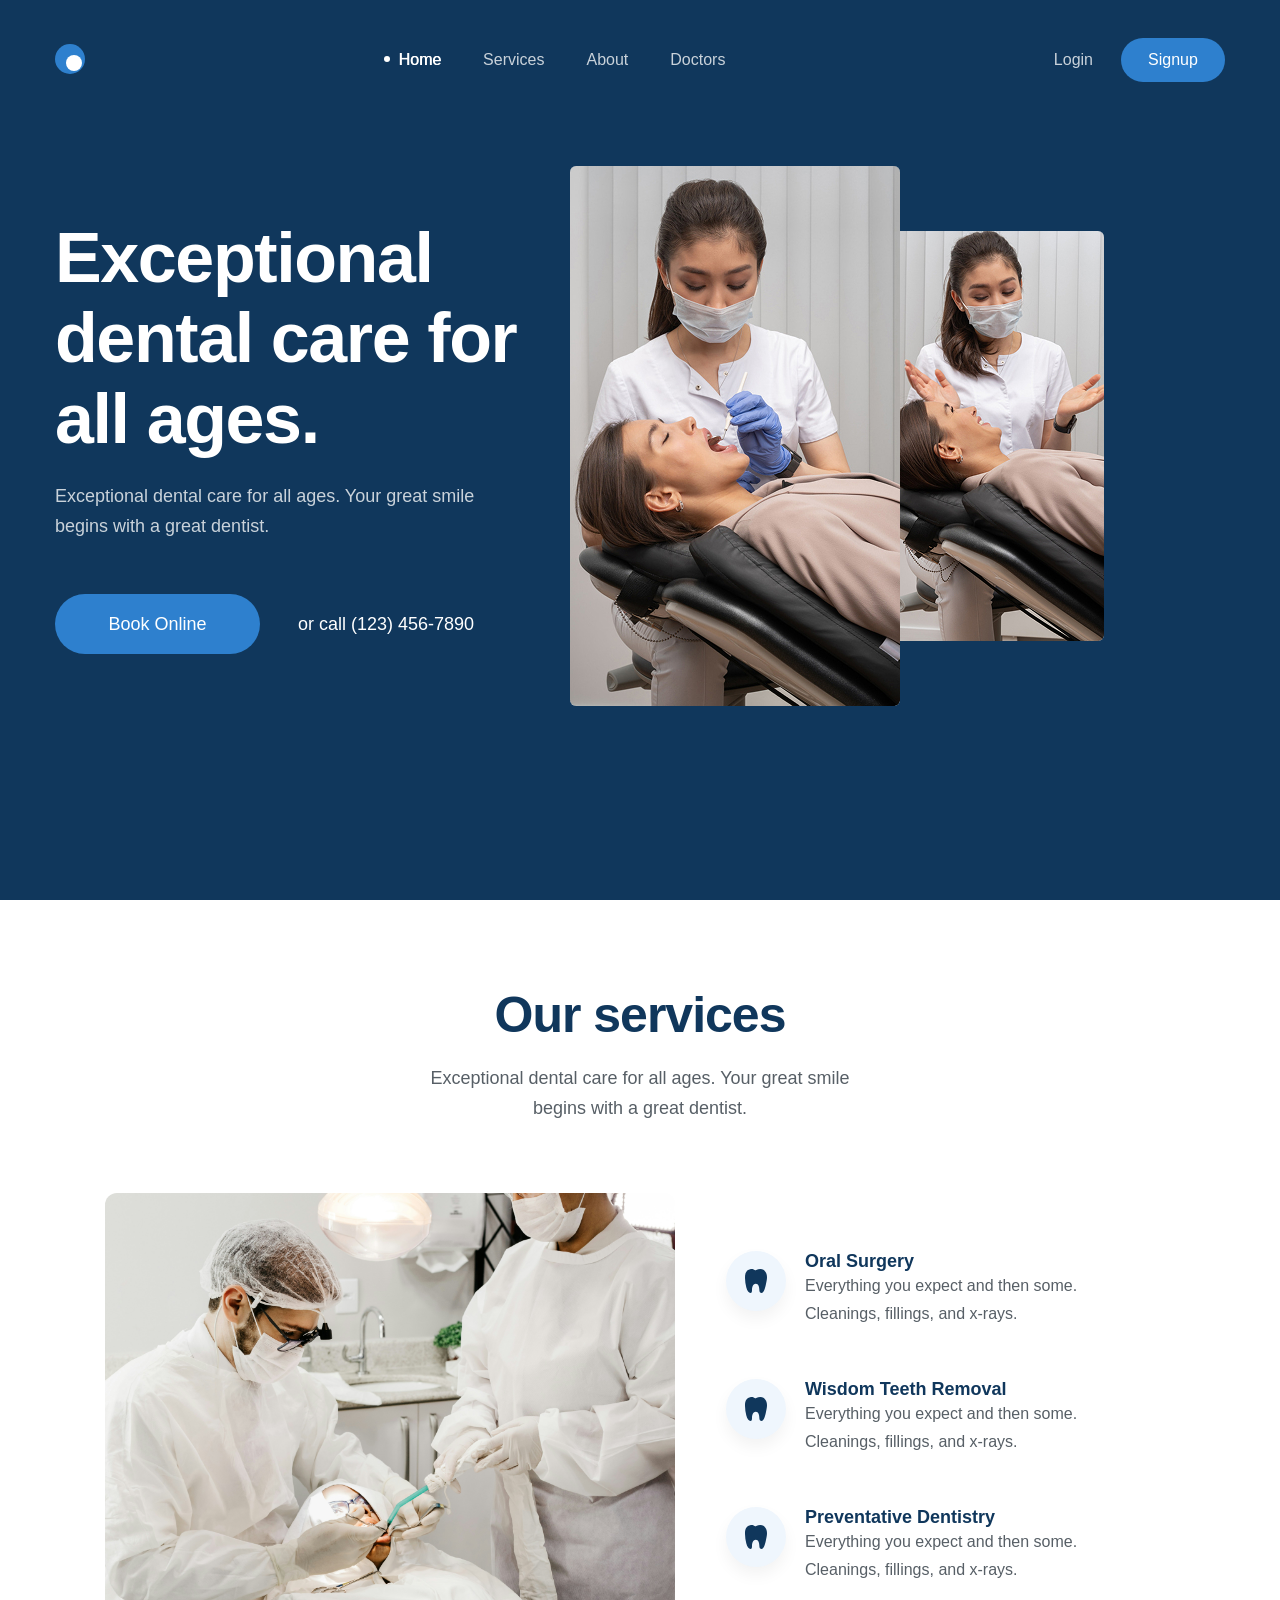
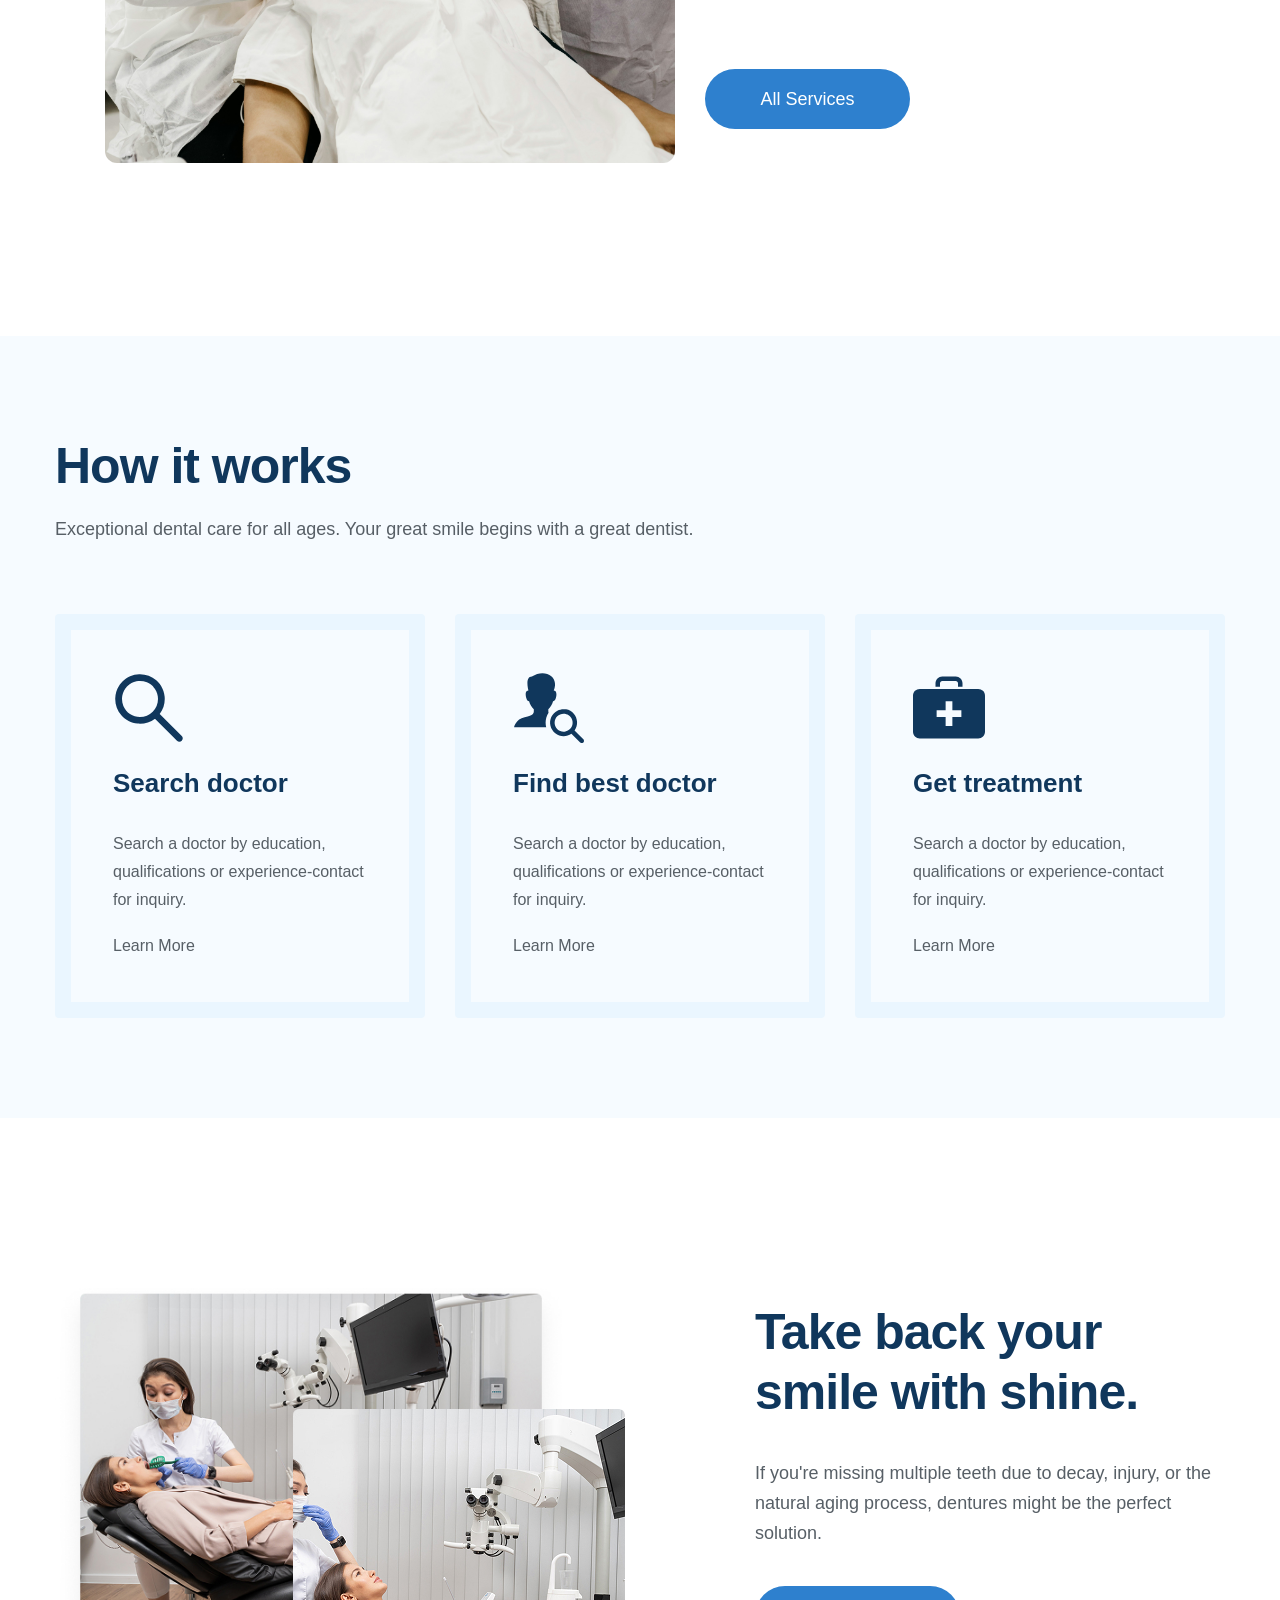
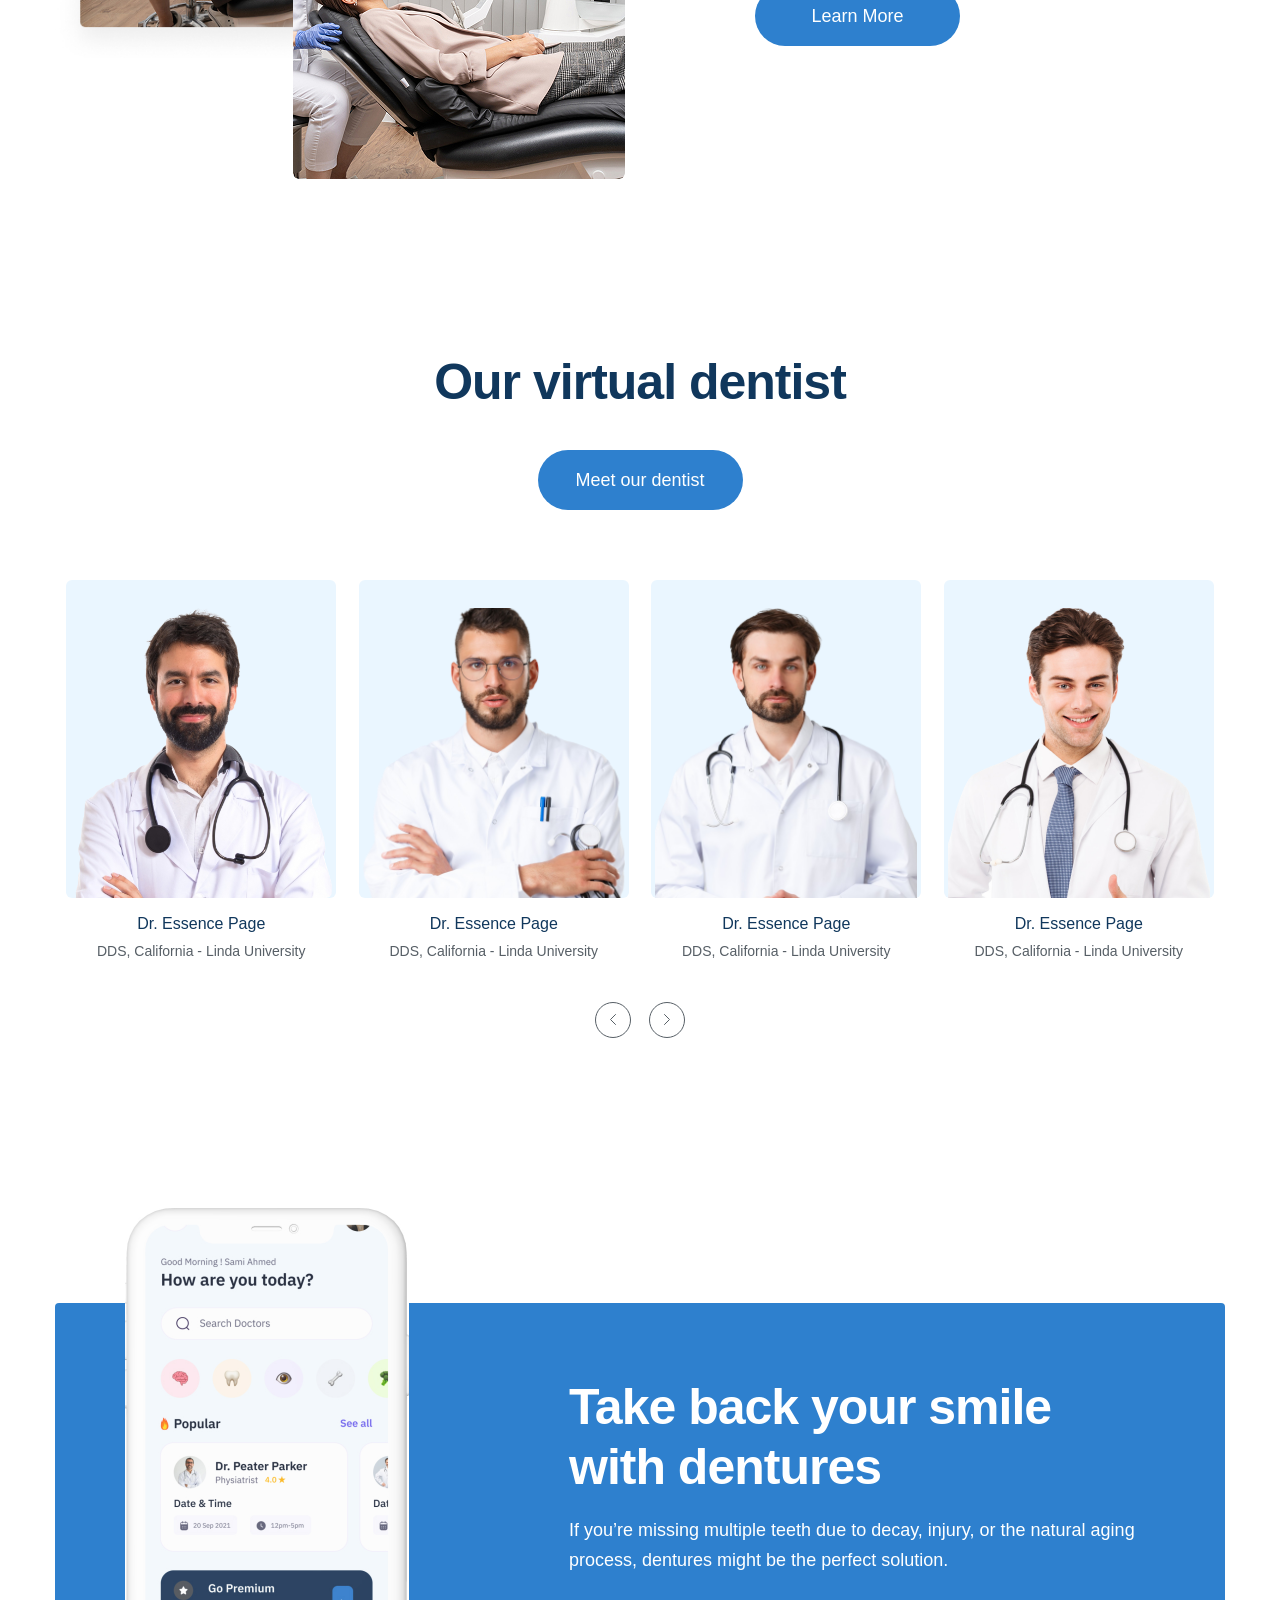
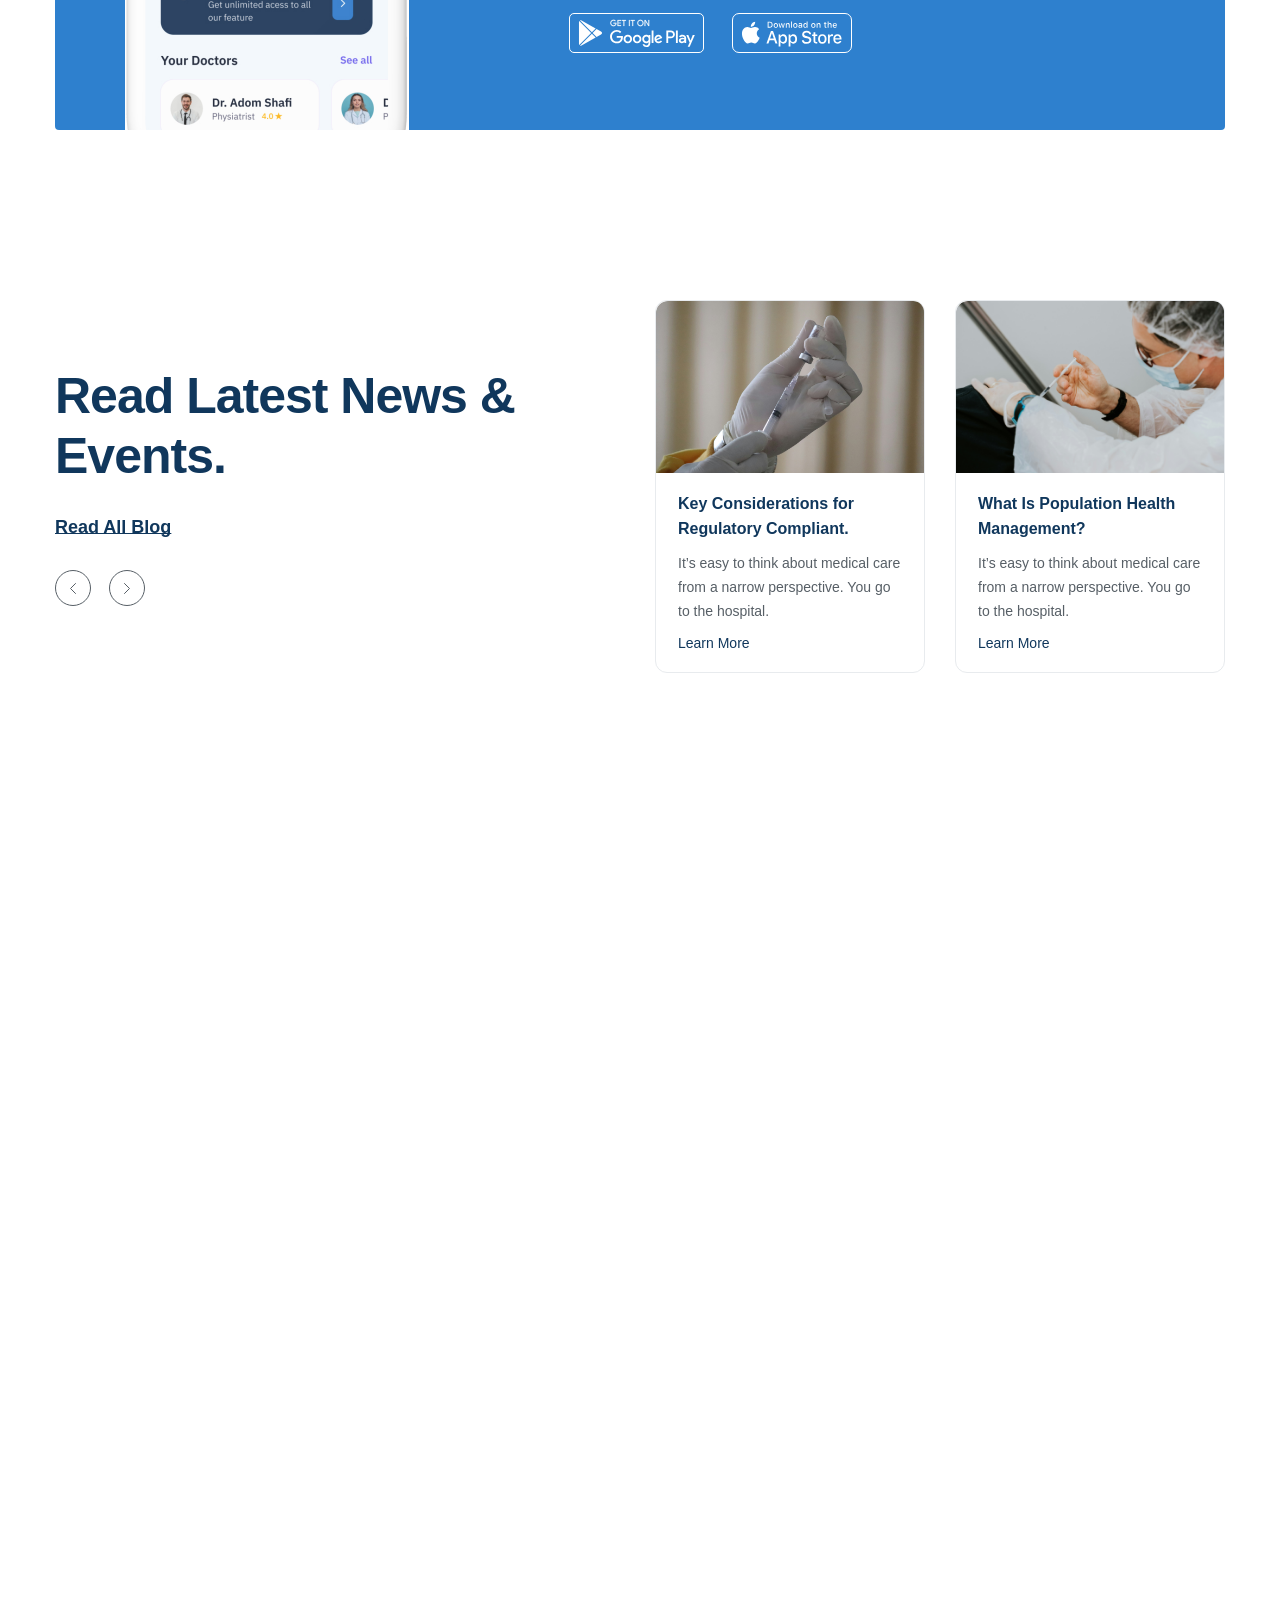
==== landing-page-advanced/index.html @ 3889fb84 "feat: add blog section" ====
<!doctype html>
<html lang="en">
  <head>
    <meta charset="UTF-8" />
    <meta name="viewport" content="width=device-width, initial-scale=1.0" />
    <title>Responsive Landing Page</title>
    <!-- RESET CSS -->
    <link rel="stylesheet" href="./assets/css/reset.css" />
    <!-- STYLES CSS -->
    <link rel="stylesheet" href="./assets/css/styles.css" />
    <!-- FAVICON -->
    <link
      rel="apple-touch-icon"
      sizes="57x57"
      href="./assets/images/apple-icon-57x57.png"
    />
    <link
      rel="apple-touch-icon"
      sizes="60x60"
      href="./assets/images/apple-icon-60x60.png"
    />
    <link
      rel="apple-touch-icon"
      sizes="72x72"
      href="./assets/images/apple-icon-72x72.png"
    />
    <link
      rel="apple-touch-icon"
      sizes="76x76"
      href="./assets/images/apple-icon-76x76.png"
    />
    <link
      rel="apple-touch-icon"
      sizes="114x114"
      href="./assets/images/apple-icon-114x114.png"
    />
    <link
      rel="apple-touch-icon"
      sizes="120x120"
      href="./assets/images/apple-icon-120x120.png"
    />
    <link
      rel="apple-touch-icon"
      sizes="144x144"
      href="./assets/images/apple-icon-144x144.png"
    />
    <link
      rel="apple-touch-icon"
      sizes="152x152"
      href="./assets/images/apple-icon-152x152.png"
    />
    <link
      rel="apple-touch-icon"
      sizes="180x180"
      href="./assets/images/apple-icon-180x180.png"
    />
    <link
      rel="icon"
      type="image/png"
      sizes="192x192"
      href="./assets/images/android-icon-192x192.png"
    />
    <link
      rel="icon"
      type="image/png"
      sizes="32x32"
      href="./assets/images/favicon-32x32.png"
    />
    <link
      rel="icon"
      type="image/png"
      sizes="96x96"
      href="./assets/images/favicon-96x96.png"
    />
    <link
      rel="icon"
      type="image/png"
      sizes="16x16"
      href="./assets/images/favicon-16x16.png"
    />
    <link rel="manifest" href="./assets/images/manifest.json" />
    <meta name="msapplication-TileColor" content="#ffffff" />
    <meta
      name="msapplication-TileImage"
      content="./assets/images/ms-icon-144x144.png"
    />
    <meta name="theme-color" content="#ffffff" />
  </head>

  <body style="height: 50000px">
    <!-- HEADER -->
    <header class="header">
      <div class="container">
        <!-- HEADER TOP-->
        <div class="header__top">
          <a href="./"
            ><img src="./assets/icons/logo.svg" alt="shine smile" class="logo"
          /></a>
          <nav class="navbar">
            <ul class="navbar__list">
              <li class="navbar__item">
                <a href="#!" class="navbar__link navbar__link--active">Home</a>
              </li>
              <li class="navbar__item">
                <a href="#!" class="navbar__link">Services</a>
              </li>
              <li class="navbar__item">
                <a href="#!" class="navbar__link">About</a>
              </li>
              <li class="navbar__item">
                <a href="#!" class="navbar__link">Doctors</a>
              </li>
            </ul>
          </nav>
          <!-- ACTION -->
          <div class="header__action">
            <a href="#!" class="header__action--login">Login</a
            ><a href="#!" class="btn header__action--signup">Signup</a>
          </div>
        </div>
        <!-- HERO -->
        <section class="hero">
          <!-- HERO LEFT -->
          <section class="hero__content">
            <h1 class="hero__heading">Exceptional dental care for all ages.</h1>
            <p class="hero__desc">
              Exceptional dental care for all ages. Your great smile begins with
              a great dentist.
            </p>
            <div class="hero__row">
              <a href="#!" class="btn hero__btn">Book Online</a>
              <span class="hero__phone">or call (123) 456-7890</span>
            </div>
          </section>
          <!-- HERO RIGHT -->
          <div class="hero__media">
            <figure class="hero__img">
              <img
                src="./assets/images/hero-thumb.jpg"
                alt="Exceptional dental care for all ages."
                class="hero__img hero__img--large"
              />
              <img
                src="./assets/images/thumb2.jpg"
                alt="Exceptional dental care for all ages."
                class="hero__img hero__img--small"
              />
            </figure>
          </div>
        </section>
      </div>
    </header>

    <!-- BODY -->
    <main>
      <!-- SERVICE -->
      <section class="service">
        <div class="container">
          <div class="service__heading section-heading">Our services</div>
          <p class="service__desc section-desc">
            Exceptional dental care for all ages. Your great smile begins with a
            great dentist.
          </p>
          <div class="service__row">
            <!-- service left -->
            <figure>
              <img
                src="./assets/images/service.jpg"
                alt="Our services"
                class="service__img"
              />
            </figure>
            <!-- service right -->
            <div class="service__list">
              <!-- ITEM 1 -->
              <section class="service-item">
                <div class="service-item__icon">
                  <svg
                    xmlns="http://www.w3.org/2000/svg"
                    width="22"
                    height="24"
                    viewBox="0 0 22 24"
                    fill="none"
                  >
                    <path
                      d="M20.3598 2.63964C17.9506 -0.556131 14.2772 -0.568132 11.2481 1.10682C11.001 1.24657 10.7219 1.31411 10.4406 1.30222C10.1592 1.29033 9.88633 1.19945 9.65105 1.03931C8.49552 0.245717 7.29036 -0.316477 5.13904 0.207462C0.623408 1.3071 0 4.90379 0 8.99816C0.0797353 12.1602 0.500857 15.3032 1.25551 18.3683C2.11836 22.0168 3.90382 24 5.43354 24C6.96326 24 7.00963 22.2204 7.00963 20.8016C7.00963 19.2009 7.39505 14.8009 10.8642 14.8009C13.5317 14.8009 14.3333 18.4013 14.3333 20.8016C14.3329 23.095 15.1722 24 16.6628 24C19.5267 24 20.9796 15.3938 21.3719 13.1237C21.7642 10.8535 22.9882 6.12569 20.3598 2.63964Z"
                      fill="currentColor"
                    />
                  </svg>
                </div>
                <div class="service-item__body">
                  <div class="service-item__heading">Oral Surgery</div>
                  <div class="service-item__desc">
                    Everything you expect and then some. Cleanings, fillings,
                    and x-rays.
                  </div>
                </div>
              </section>

              <!-- ITEM 2 -->
              <section class="service-item">
                <div class="service-item__icon">
                  <svg
                    xmlns="http://www.w3.org/2000/svg"
                    width="22"
                    height="24"
                    viewBox="0 0 22 24"
                    fill="none"
                  >
                    <path
                      d="M20.3598 2.63964C17.9506 -0.556131 14.2772 -0.568132 11.2481 1.10682C11.001 1.24657 10.7219 1.31411 10.4406 1.30222C10.1592 1.29033 9.88633 1.19945 9.65105 1.03931C8.49552 0.245717 7.29036 -0.316477 5.13904 0.207462C0.623408 1.3071 0 4.90379 0 8.99816C0.0797353 12.1602 0.500857 15.3032 1.25551 18.3683C2.11836 22.0168 3.90382 24 5.43354 24C6.96326 24 7.00963 22.2204 7.00963 20.8016C7.00963 19.2009 7.39505 14.8009 10.8642 14.8009C13.5317 14.8009 14.3333 18.4013 14.3333 20.8016C14.3329 23.095 15.1722 24 16.6628 24C19.5267 24 20.9796 15.3938 21.3719 13.1237C21.7642 10.8535 22.9882 6.12569 20.3598 2.63964Z"
                      fill="currentColor"
                    />
                  </svg>
                </div>
                <div class="service-item__body">
                  <div class="service-item__heading">Wisdom Teeth Removal</div>
                  <div class="service-item__desc">
                    Everything you expect and then some. Cleanings, fillings,
                    and x-rays.
                  </div>
                </div>
              </section>

              <!-- ITEM 3 -->
              <section class="service-item">
                <div class="service-item__icon">
                  <svg
                    xmlns="http://www.w3.org/2000/svg"
                    width="22"
                    height="24"
                    viewBox="0 0 22 24"
                    fill="none"
                  >
                    <path
                      d="M20.3598 2.63964C17.9506 -0.556131 14.2772 -0.568132 11.2481 1.10682C11.001 1.24657 10.7219 1.31411 10.4406 1.30222C10.1592 1.29033 9.88633 1.19945 9.65105 1.03931C8.49552 0.245717 7.29036 -0.316477 5.13904 0.207462C0.623408 1.3071 0 4.90379 0 8.99816C0.0797353 12.1602 0.500857 15.3032 1.25551 18.3683C2.11836 22.0168 3.90382 24 5.43354 24C6.96326 24 7.00963 22.2204 7.00963 20.8016C7.00963 19.2009 7.39505 14.8009 10.8642 14.8009C13.5317 14.8009 14.3333 18.4013 14.3333 20.8016C14.3329 23.095 15.1722 24 16.6628 24C19.5267 24 20.9796 15.3938 21.3719 13.1237C21.7642 10.8535 22.9882 6.12569 20.3598 2.63964Z"
                      fill="currentColor"
                    />
                  </svg>
                </div>
                <div class="service-item__body">
                  <div class="service-item__heading">
                    Preventative Dentistry
                  </div>
                  <div class="service-item__desc">
                    Everything you expect and then some. Cleanings, fillings,
                    and x-rays.
                  </div>
                </div>
              </section>

              <a href="#!" class="btn service__btn">All Services</a>
            </div>
          </div>
        </div>
      </section>

      <!-- WORK -->
      <section class="work">
        <div class="container">
          <h3 class="section-heading">How it works</h3>
          <p class="section-desc">
            Exceptional dental care for all ages. Your great smile begins with a
            great dentist.
          </p>

          <div class="work__list">
            <!-- ITEM 1 -->
            <section class="work-item">
              <div class="work-item__icon">
                <img
                  src="./assets/icons/Orion_search.svg"
                  alt="Search doctor"
                />
              </div>
              <div class="work-item__body">
                <h3 class="work-item__heading">Search doctor</h3>
                <p class="work-item__desc">
                  Search a doctor by education, qualifications or
                  experience-contact for inquiry.
                </p>
              </div>
              <a href="#!" class="work-item__more">Learn More</a>
            </section>

            <!-- ITEM 2 -->
            <section class="work-item">
              <div class="work-item__icon">
                <img
                  src="./assets/icons/Orion_find-user.svg"
                  alt="Find best doctor"
                />
              </div>
              <div class="work-item__body">
                <h3 class="work-item__heading">Find best doctor</h3>
                <p class="work-item__desc">
                  Search a doctor by education, qualifications or
                  experience-contact for inquiry.
                </p>
              </div>
              <a href="#!" class="work-item__more">Learn More</a>
            </section>

            <!-- ITEM 3 -->
            <section class="work-item">
              <div class="work-item__icon">
                <img
                  src="./assets/icons/Orion_first-aid-kit.svg"
                  alt="Get treatment"
                />
              </div>
              <div class="work-item__body">
                <h3 class="work-item__heading">Get treatment</h3>
                <p class="work-item__desc">
                  Search a doctor by education, qualifications or
                  experience-contact for inquiry.
                </p>
              </div>
              <a href="#!" class="work-item__more">Learn More</a>
            </section>
          </div>
        </div>
      </section>

      <!-- ABOUT -->
      <section class="about">
        <div class="container">
          <div class="about-row">
            <!-- LEFT -->
            <div class="about__media">
              <figure class="about__imgs">
                <img
                  src="./assets/images/about-1.jpg"
                  alt="Take back your smile with shine."
                  class="about__img--big"
                />
                <img
                  src="./assets/images/about-2.jpg"
                  alt="Take back your smile with shine."
                  class="about__img--small"
                />
              </figure>
            </div>
            <!-- RIGHT -->
            <section class="about-content">
              <h2 class="section-heading about__heading">
                Take back your smile with shine.
              </h2>
              <p class="section-desc about__desc">
                If you're missing multiple teeth due to decay, injury, or the
                natural aging process, dentures might be the perfect solution.
              </p>
              <a href="#!" class="btn about__btn">Learn More</a>
            </section>
          </div>
        </div>
      </section>

      <!-- OUR TEAM -->
      <section class="team">
        <div class="container">
          <h2 class="section-heading team__heading">Our virtual dentist</h2>
          <a href="#!" class="btn team__btn">Meet our dentist</a>
          <div class="team__list">
            <!-- ITEM 1 -->
            <article class="team-item">
              <div class="team-item__media">
                <img
                  src="./assets/images/1.svg"
                  alt="Our virtual dentist"
                  class="team-item__img"
                />
              </div>
              <h3 class="team-item__heading">Dr. Essence Page</h3>
              <p class="team-item__desc">DDS, California - Linda University</p>
            </article>

            <!-- ITEM 2 -->
            <article class="team-item">
              <div class="team-item__media">
                <img
                  src="./assets/images/2.svg"
                  alt="Our virtual dentist"
                  class="team-item__img"
                />
              </div>
              <h3 class="team-item__heading">Dr. Essence Page</h3>
              <p class="team-item__desc">DDS, California - Linda University</p>
            </article>

            <!-- ITEM 3 -->
            <article class="team-item">
              <div class="team-item__media">
                <img
                  src="./assets/images/3.png"
                  alt="Our virtual dentist"
                  class="team-item__img"
                />
              </div>
              <h3 class="team-item__heading">Dr. Essence Page</h3>
              <p class="team-item__desc">DDS, California - Linda University</p>
            </article>

            <!-- ITEM 4 -->
            <article class="team-item">
              <div class="team-item__media">
                <img
                  src="./assets/images/4.png"
                  alt="Our virtual dentist"
                  class="team-item__img"
                />
              </div>
              <h3 class="team-item__heading">Dr. Essence Page</h3>
              <p class="team-item__desc">DDS, California - Linda University</p>
            </article>
          </div>
          <footer class="team__footer">
            <button href="#!" class="nav-btn">
              <svg
                xmlns="http://www.w3.org/2000/svg"
                width="6"
                height="11"
                viewBox="0 0 6 11"
                fill="none"
              >
                <path
                  d="M5.5 0.5L0.5 5.5L5.5 10.5"
                  stroke="currentColor"
                  stroke-linecap="round"
                  stroke-linejoin="round"
                />
              </svg>
            </button>
            <button href="#!" class="nav-btn">
              <svg
                xmlns="http://www.w3.org/2000/svg"
                width="6"
                height="11"
                viewBox="0 0 6 11"
                fill="none"
              >
                <path
                  d="M0.5 0.5L5.5 5.5L0.5 10.5"
                  stroke="currentColor"
                  stroke-linecap="round"
                  stroke-linejoin="round"
                />
              </svg>
            </button>
          </footer>
        </div>
      </section>

      <!-- INSTALL MOBILE -->
      <section class="install">
        <div class="container">
          <div class="install__inside">
            <!-- LEFT -->
            <figure>
              <img
                class="install__img"
                src="./assets/images/Rectangle.jpg"
                alt="Take back your smile with dentures"
              />
            </figure>

            <!-- RIGHT -->
            <section class="install__content">
              <h2 class="install__heading section-heading">
                Take back your smile with dentures
              </h2>
              <p class="section-desc install__desc">
                If you’re missing multiple teeth due to decay, injury, or the
                natural aging process, dentures might be the perfect solution.
              </p>
              <div class="install__row">
                <a href="#!"
                  ><img
                    src="./assets/icons/Subtract.svg"
                    alt="GG Play"
                    class="install__btn-img" /></a
                ><a href="#!"
                  ><img
                    src="./assets/icons/Apple logo.svg"
                    alt="Apple icon"
                    class="install__btn-img"
                /></a>
              </div>
            </section>
          </div>
        </div>
      </section>

      <!-- BLOG -->
      <section class="blog">
        <div class="container">
          <div class="blog__inner">
            <!-- LEFT -->
            <section class="blog__content">
              <h2 class="section-heading blog__heading">
                Read Latest News & Events.
              </h2>
              <a class="blog__read-more">Read All Blog</a>
              <a href="#!" class="blog__more"></a>
              <div class="blog__control">
                <button href="#!" class="nav-btn">
                  <svg
                    xmlns="http://www.w3.org/2000/svg"
                    width="6"
                    height="11"
                    viewBox="0 0 6 11"
                    fill="none"
                  >
                    <path
                      d="M5.5 0.5L0.5 5.5L5.5 10.5"
                      stroke="currentColor"
                      stroke-linecap="round"
                      stroke-linejoin="round"
                    />
                  </svg>
                </button>
                <button href="#!" class="nav-btn">
                  <svg
                    xmlns="http://www.w3.org/2000/svg"
                    width="6"
                    height="11"
                    viewBox="0 0 6 11"
                    fill="none"
                  >
                    <path
                      d="M0.5 0.5L5.5 5.5L0.5 10.5"
                      stroke="currentColor"
                      stroke-linecap="round"
                      stroke-linejoin="round"
                    />
                  </svg>
                </button>
              </div>
            </section>
            <!-- RIGHT -->
            <section class="blog__list">
              <!-- 1 -->
              <article class="blog-item">
                <figure class="blog-item__img">
                  <img
                    src="./assets/images/vaccin1.jpg"
                    alt="Key Considerations for Regulatory Compliant."
                    class="blog-item__thumb"
                  />
                </figure>
                <section class="blog-item__body">
                  <h3>
                    <a href="#!" class="blog-item__heading"
                      >Key Considerations for Regulatory Compliant.</a
                    >
                  </h3>
                  <p class="blog-item__desc">
                    It’s easy to think about medical care from a narrow
                    perspective. You go to the hospital.
                  </p>
                  <a href="#!" class="blog-item__more">Learn More</a>
                </section>
              </article>
              <!-- 2 -->
              <article class="blog-item">
                <figure class="blog-item__img">
                  <img
                    src="./assets/images/vaccin2.jpg"
                    alt="What Is Population Health Management?"
                    class="blog-item__thumb"
                  />
                </figure>
                <section class="blog-item__body">
                  <h3>
                    <a href="#!" class="blog-item__heading">
                      What Is Population Health Management?</a
                    >
                  </h3>
                  <p class="blog-item__desc">
                    It’s easy to think about medical care from a narrow
                    perspective. You go to the hospital.
                  </p>
                  <a href="#!" class="blog-item__more">Learn More</a>
                </section>
              </article>
            </section>
          </div>
        </div>
      </section>
    </main>
  </body>
</html>
---- landing-page-advanced/assets/css/styles.css ----
* {
  box-sizing: border-box;
}

:root {
  --header-bg: #10375c;
}

html {
  font-size: 62.5%;
}

body {
  font-size: 1.6rem;
  font-family: "Sora", "Open Sans", sans-serif;
}

/* COMMON */
.container {
  width: 1170px;
  max-width: calc(100% - 40px);
  margin: 0 auto;
}

a {
  text-decoration: none;
}

.btn {
  border-radius: 30px;
  background: #2e80ce;
  width: 205px;
  height: 60px;
  display: inline-flex;
  justify-content: center;
  align-items: center;
  color: #fff;
  text-align: center;
  font-size: 1.8rem;
  font-weight: 400;
  line-height: 1.67; /* 166.667% */
}

.btn:hover {
  opacity: 0.9;
}

.section-heading {
  color: #10375c;
  font-size: 5rem;
  font-weight: 600;
  line-height: 1.2; /* 120% */
  letter-spacing: -1px;
}

.section-desc {
  margin-top: 18px;
  color: #575f66;
  font-size: 1.8rem;
  font-weight: 300;
  line-height: 1.67; /* 166.667% */
}

.nav-btn {
  display: inline-flex;
  justify-content: center;
  align-items: center;
  width: 36px;
  height: 36px;
  border-radius: 50%;
  border: 1px solid #575f66;
  background: transparent;
  color: #575f66;
}

.nav-btn:hover {
  color: white;
  border: transparent;
  background: #2e80ce;
  cursor: pointer;
}
/* HEADER */
.header {
  min-height: 100vh;
  background-color: var(--header-bg);
  padding: 38px 0 110px;
}

.header__top {
  display: flex;
  justify-content: space-between;
  align-items: center;
  position: sticky;
}

.hero__content {
  width: 44%;
}

.hero__media {
  flex: 1;
}

.navbar__list {
  display: flex;
}

.navbar__link,
.header__action--login {
  padding: 8px 21px;
  color: #c9d2da;
  font-size: 1.6rem;
  font-weight: 300;
  line-height: 1.75; /* 175% */
}

.navbar__link--active,
.navbar__link:hover,
.header__action--login:hover {
  color: #fff;
  font-size: 1.6rem;
  text-shadow: 0.5px 0 0 currentColor;
  line-height: 1.75; /* 175% */
}

.navbar__link--active::before {
  content: "";
  display: inline-block;
  border-radius: 50%;
  width: 6px;
  height: 6px;
  background: #fff;
  position: relative;
  right: 8px;
  top: -3px;
}

.header__action--signup {
  width: 104px;
  height: 44px;
  align-items: center;
  justify-content: center;
  color: #fff;
  font-size: 1.6rem;
  font-weight: 400;
  line-height: 1.75; /* 175% */
  margin-left: 7px;
}
/* HERO */
.hero {
  display: flex;
  align-items: center;
  margin-top: 84px;
}

.hero__heading {
  color: #fff;
  font-size: 7rem;
  font-weight: 600;
  line-height: 1.15; /* 114.286% */
  letter-spacing: -0.14rem;
}

.hero__desc {
  color: #c9d2da;
  font-size: 1.8rem;
  font-weight: 300;
  line-height: 1.67; /* 166.667% */
  margin-top: 22px;
  width: 468px;
}

.hero__row {
  display: inline-flex;
  margin-top: 53px;
  justify-content: center;
  align-items: center;
  column-gap: 38px;
}

.hero__btn {
  color: #fff;
  font-size: 1.8rem;
  font-weight: 400;
  line-height: 1.67; /* 166.667% */
}

.hero__phone {
  color: #fff;
  font-size: 1.8rem;
  font-weight: 400;
  line-height: 1.67; /* 166.667% */
}

.hero__img {
  display: flex;
  justify-self: flex-end;
  align-items: center;
}

.hero__img--large {
  width: 330px;
  height: 540px;
  border-radius: 6px;
  z-index: 1;
  margin-right: -6px;
}

.hero__img--small {
  width: 210px;
  height: 410px;
  border-radius: 0 6px 6px 0;
}
/* SERVICE */
.service {
  padding: 85px;
}

.service__heading,
.service__desc {
  text-align: center;
}

.service__desc {
  width: 468px;
  margin: 18px auto 0;
}

.service__row {
  margin-top: 70px;
  display: flex;
  justify-content: space-between;
  align-items: center;
}

.service__img {
  width: 570px;
  height: 570px;
  border-radius: 12px;
  object-fit: cover;
}

.service-item {
  width: 470px;
  height: 128px;
  border-radius: 10px;
  display: flex;
  padding: 21px;
}

.service-item:hover {
  box-shadow: 0 14px 28px 0 rgba(0, 0, 0, 0.05);
  cursor: pointer;
}

.service-item__icon {
  color: #10375c;
  margin-right: 19px;
  display: flex;
  align-items: center;
  justify-content: center;
  flex-shrink: 0;
  width: 60px;
  height: 60px;
  border-radius: 30px;
  background: #eff6fd;
  box-shadow: 0 8px 16px 0 rgba(0, 0, 0, 0.05);
  transition:
    background 0.3s ease,
    color 0.3s ease;
}

.service-item:hover .service-item__icon {
  color: white;
  background: #2e80ce;
}

.service-item__heading {
  color: #10375c;
  font-size: 1.8rem;
  font-style: normal;
  font-weight: 600;
  line-height: normal;
}

.service-item__desc {
  color: #575f66;
  font-size: 1.6rem;
  font-weight: 300;
  line-height: 1.75; /* 175% */
}

.service__btn {
  margin-top: 55px;
}
/* WORK */
.work {
  margin-top: 85px;
  padding: 100px 0;
  background: #f6fbff;
}

.work__list {
  display: grid;
  grid-template-columns: repeat(3, 1fr);
  column-gap: 30px;
  margin-top: 70px;
}

.work-item {
  padding: 42px;
  border: 16px solid #eaf6ff;
  border-radius: 4px;
}

.work-item__heading {
  margin-top: 18px;
  color: #10375c;
  font-size: 2.6rem;
  font-weight: 600;
  line-height: 1.4; /* 138.462% */
}
.work-item__desc,
.work-item__more {
  width: 254px;
  color: #575f66;
  margin-top: 28px;
  font-size: 1.6rem;
  font-weight: 300;
  line-height: 1.75; /* 175% */
}

.work-item__more {
  margin-top: 18px;
  display: inline-block;
}

.work-item:hover {
  border-color: #2e80ce;
  transform: translateY(-16px);
  transition: all 0.25s ease;
}

.work-item:hover .work-item__more {
  color: #2e80ce;
}

/* ABOUT */
.about {
  margin-top: 85px;
  padding: 85px 0 206px;
}

.about-row {
  display: flex;
  justify-content: space-between;
  align-items: center;
}

.about__imgs {
  position: relative;
}

.about__img--big {
  width: 512px;
  height: 370px;
  border-radius: 6px;
  object-fit: cover;
}

.about__img--small {
  position: absolute;
  width: 332px;
  height: 370px;
  left: 238px;
  top: 121px;
  object-fit: cover;
  border-radius: 6px;
  z-index: 1;
}

.about__heading {
  width: 470px;
  padding-bottom: 18px;
}

.about__desc {
  width: 468px;
  padding-bottom: 38px;
}
/* OUR TEAM */
.team {
  padding: 85px 0;
}

.team__heading {
  text-align: center;
}

.team__list {
  display: grid;
  grid-template-columns: repeat(4, 1fr);
  margin-top: 70px;
}

.team__btn {
  margin-top: 38px;
  display: flex;
  margin: 38px auto 0;
}

.team-item {
  display: flex;
  flex-direction: column;
  align-items: center;
}

.team-item__media {
  border-radius: 6px;
  width: 270px;
  height: 318px;
  display: flex;
  justify-content: center;
  align-items: end;
  background-color: #eaf6ff;
}

.team-item__img {
  width: 262px;
  height: 290px;
  object-fit: cover;
}

.team-item__heading {
  color: #10375c;
  margin-top: 12px;
  font-size: 1.6rem;
  font-style: normal;
  font-weight: 400;
  line-height: 1.75; /* 175% */
}

.team-item__desc {
  color: #575f66;
  font-size: 1.4rem;
  font-weight: 300;
  line-height: 1.86; /* 185.714% */
}

.team__footer {
  text-align: center;
  padding-top: 38px;
  display: flex;
  justify-content: center;
  align-items: center;
  column-gap: 18px;
}
/* INSTALL CTA */
.install__inside {
  margin: 180px 0 85px;
  position: relative;
  min-height: 427px;
  display: flex;
  align-items: center;
  justify-content: space-between;
  padding: 0 70px;
  border-radius: 4px;
  background: #2e80ce;
}

.install__img {
  position: absolute;
  width: 284px;
  height: 522px;
  object-fit: cover;
  bottom: 0;
}

.install__content {
  min-width: 586px;
}

.install__heading {
  max-width: 489px;
  color: #fff;
}

.install__desc {
  max-width: 586px;
  margin-top: 18px;
  color: #fff;
  font-size: 1.8rem;
  font-weight: 300;
  line-height: 1.67; /* 166.667% */
}

.install__row {
  display: flex;
  margin-top: 38px;
  align-items: center;
  column-gap: 28px;
}
/* BLOG */
.blog__inner {
  justify-content: space-between;
  align-items: center;
  display: flex;
  padding: 85px 0;
}

.blog__control {
  display: flex;
  gap: 18px;
}

.blog__read-more {
  display: inline-block;
  color: #10375c;
  font-size: 1.8rem;
  font-weight: 600;
  line-height: 1.55; /* 155.556% */
  text-decoration-line: underline;
  text-decoration-style: solid;
  text-decoration-skip-ink: none;
  text-decoration-thickness: auto;
  text-underline-offset: auto;
  text-underline-position: from-font;
  margin-top: 28px;
}

.blog__heading {
  max-width: 470px;
}

.blog__control {
  margin-top: 28px;
}

.blog-item__thumb {
  width: 270px;
  height: 172px;
  object-fit: cover;
  border-radius: 12px 12px 0 0;
  transition: ease 0.5s;
}

.blog__list {
  display: flex;
  column-gap: 30px;
}

.blog-item {
  max-width: 270px;
  max-height: 375px;
  border-radius: 12px;
  border: 1px solid #e8ebee;
  overflow: hidden;
}

.blog-item__body {
  padding: 18px 22px 21px;
}

.blog-item__heading {
  max-width: 224px;
  color: #10375c;
  font-size: 1.6rem;
  font-weight: 600;
  line-height: 1.62; /* 162.5% */
}

.blog-item__desc {
  color: #575f66;
  max-width: 224px;
  font-size: 1.4rem;
  font-weight: 300;
  line-height: 1.71; /* 171.429% */
  margin-top: 10px;
}

.blog-item__more {
  display: inline-block;
  color: #10375c;
  font-size: 1.4rem;
  font-weight: 400;
  margin-top: 12px;
}

.blog-item:hover {
  border-radius: 12px;
  border: 1px solid transparent;
  box-shadow: 0 18px 50px 0 rgba(0, 0, 0, 0.05);
}

.blog-item:hover .blog-item__more {
  color: #2e80ce;
  font-size: 1.4rem;
  font-weight: 400;
}

.blog-item__img {
  height: 172px;
  overflow: hidden;
}

.blog-item:hover .blog-item__thumb {
  transform: scale(1.1);
}
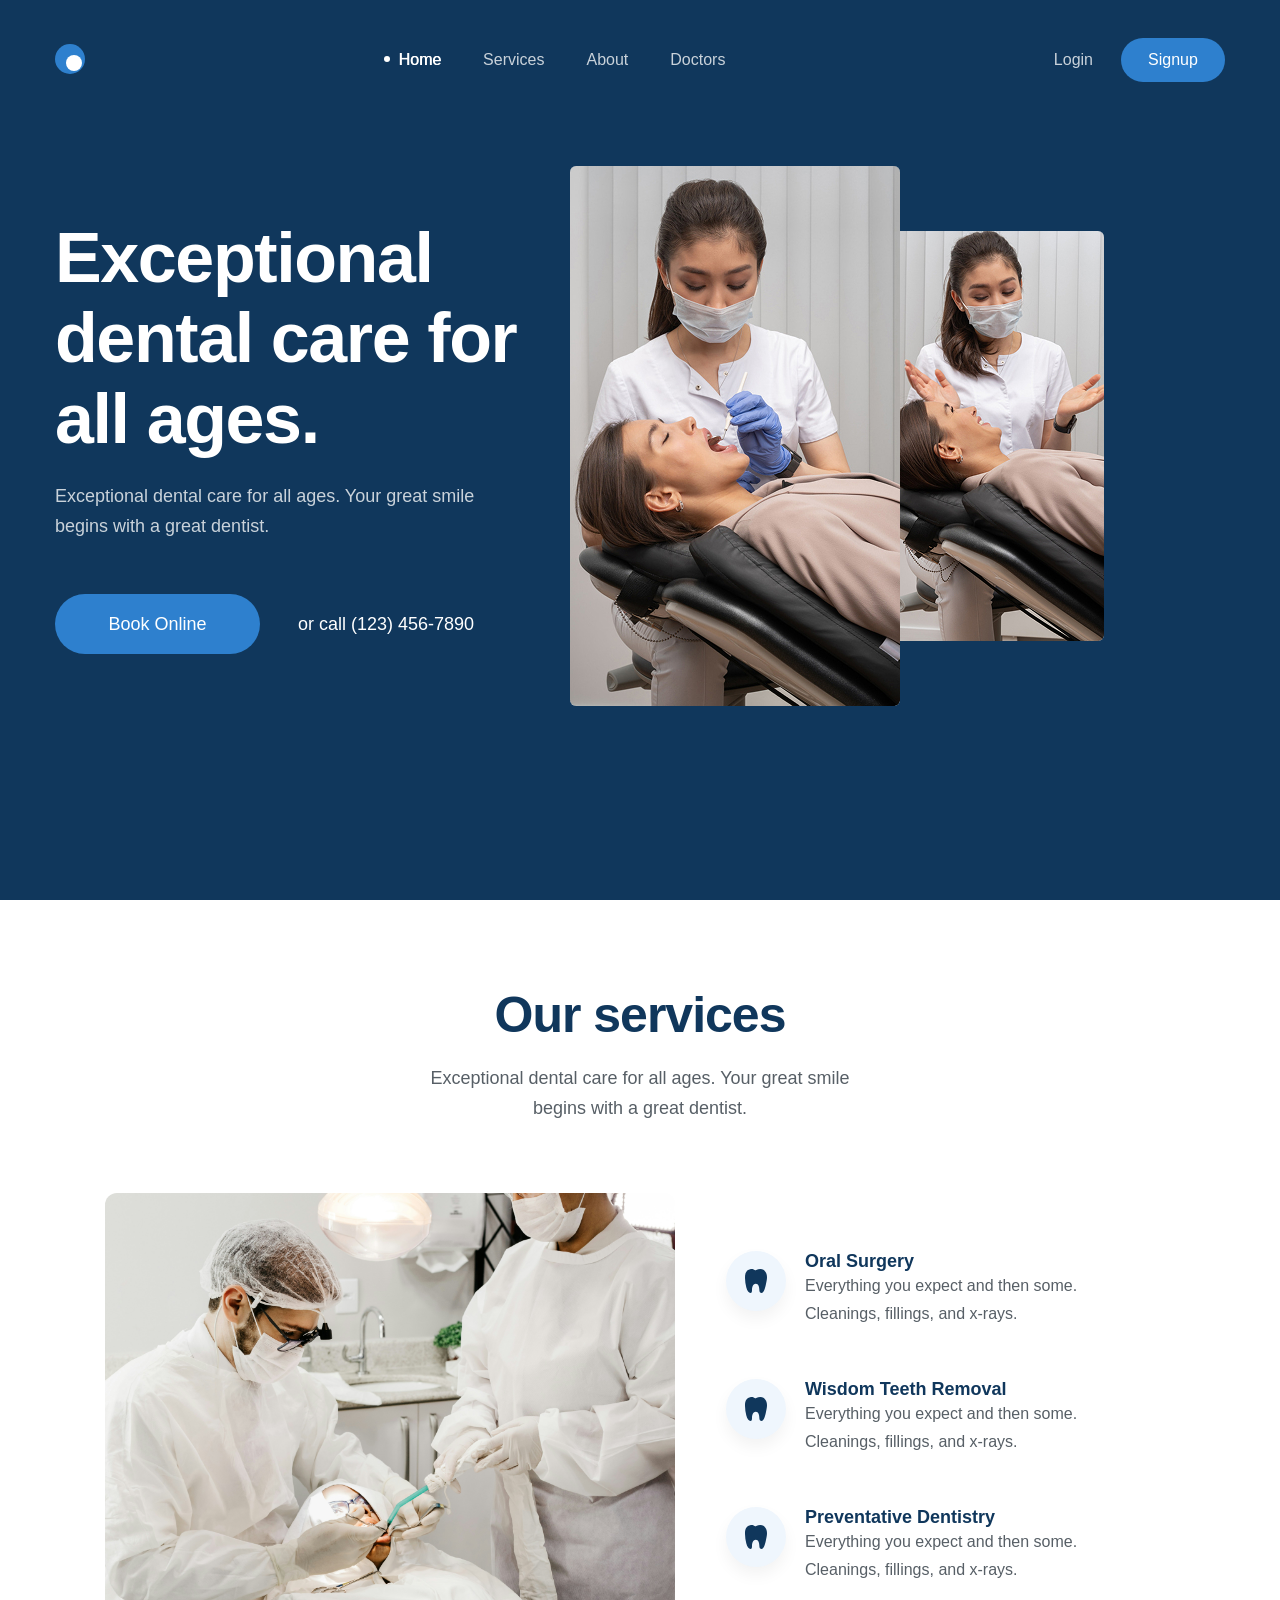
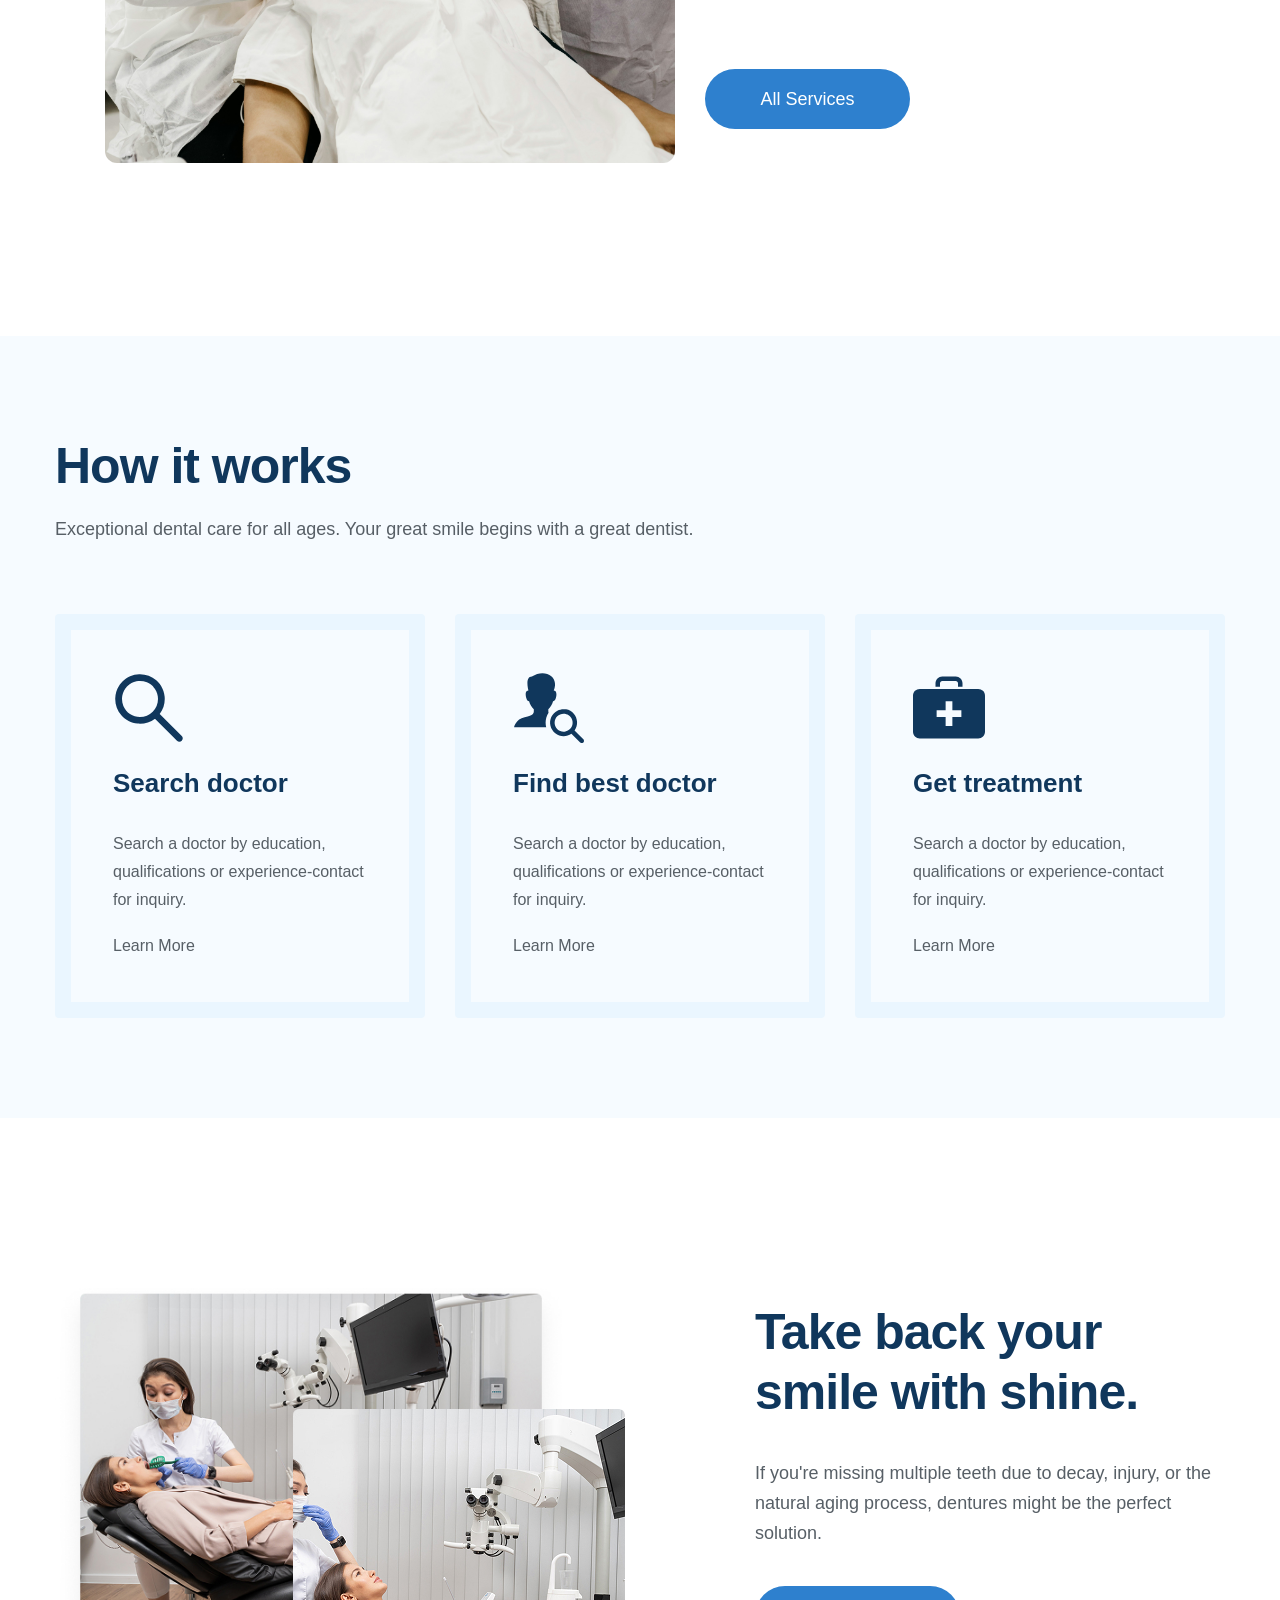
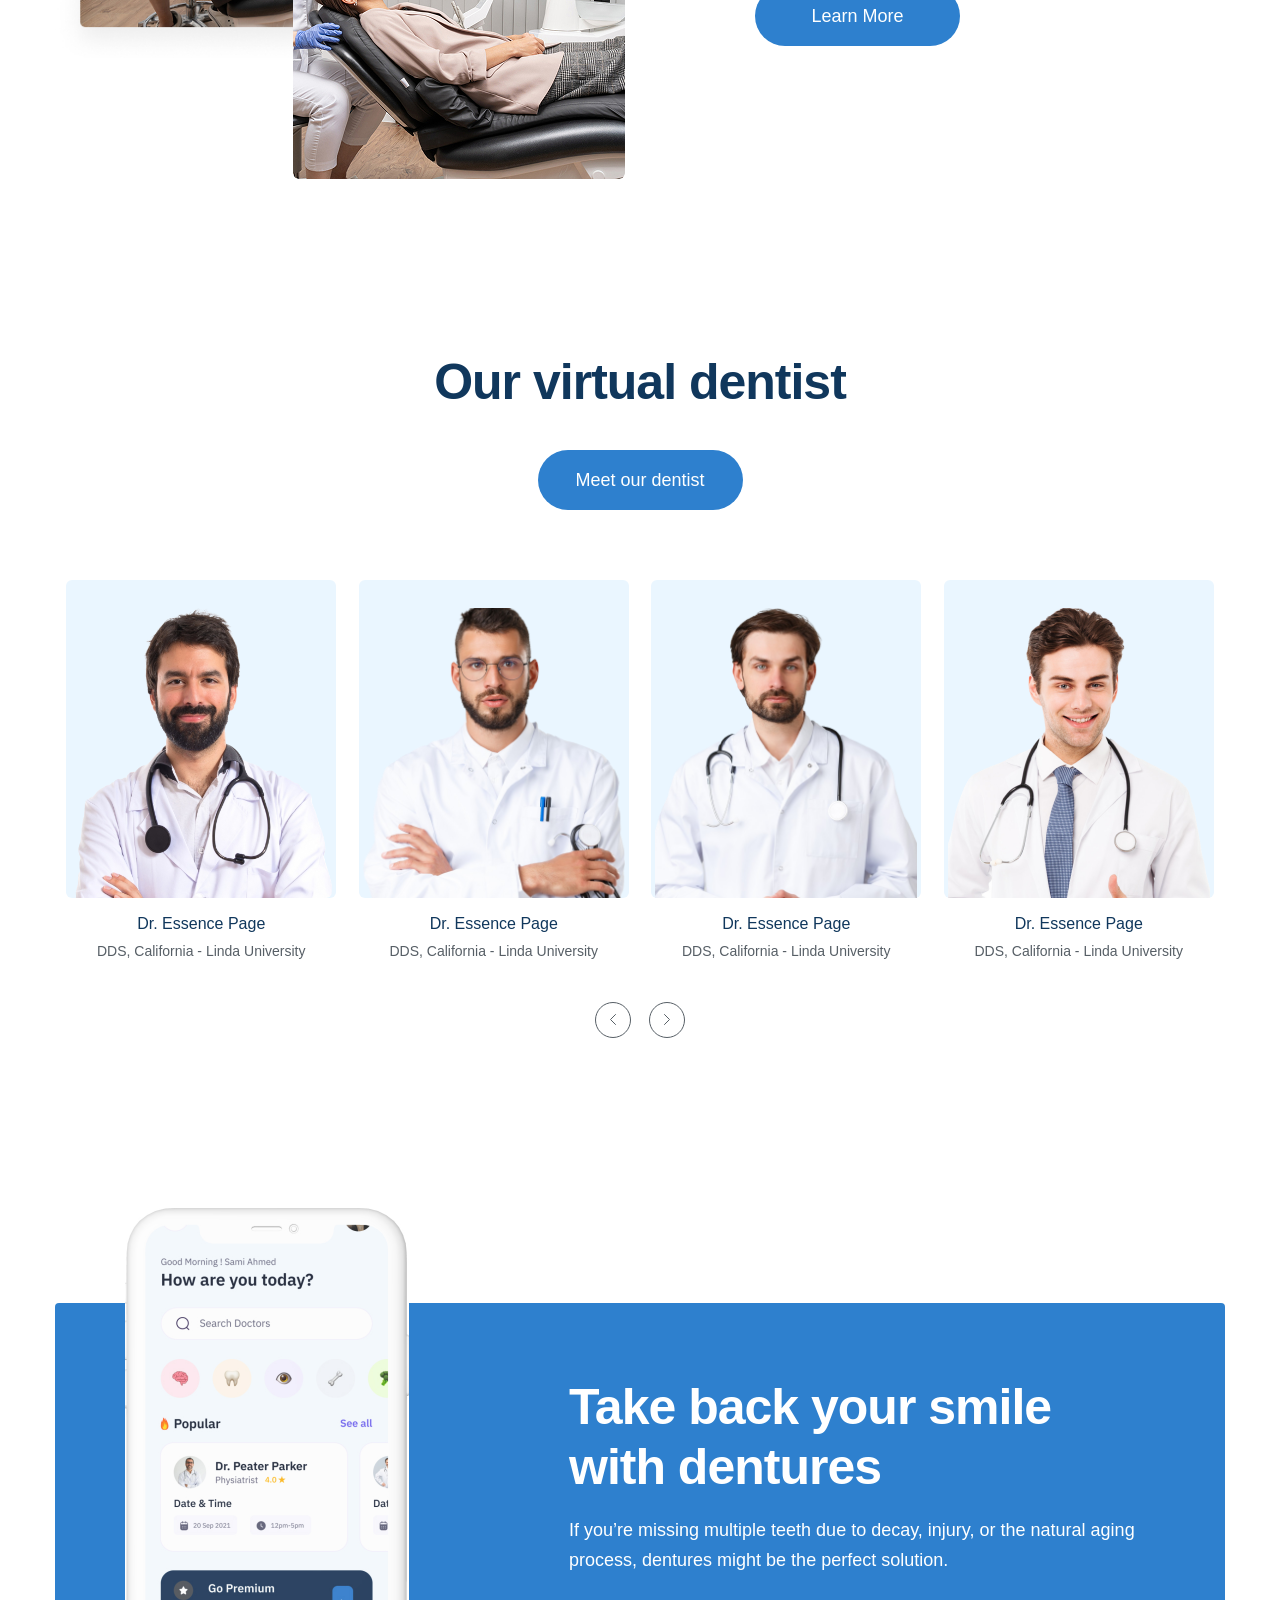
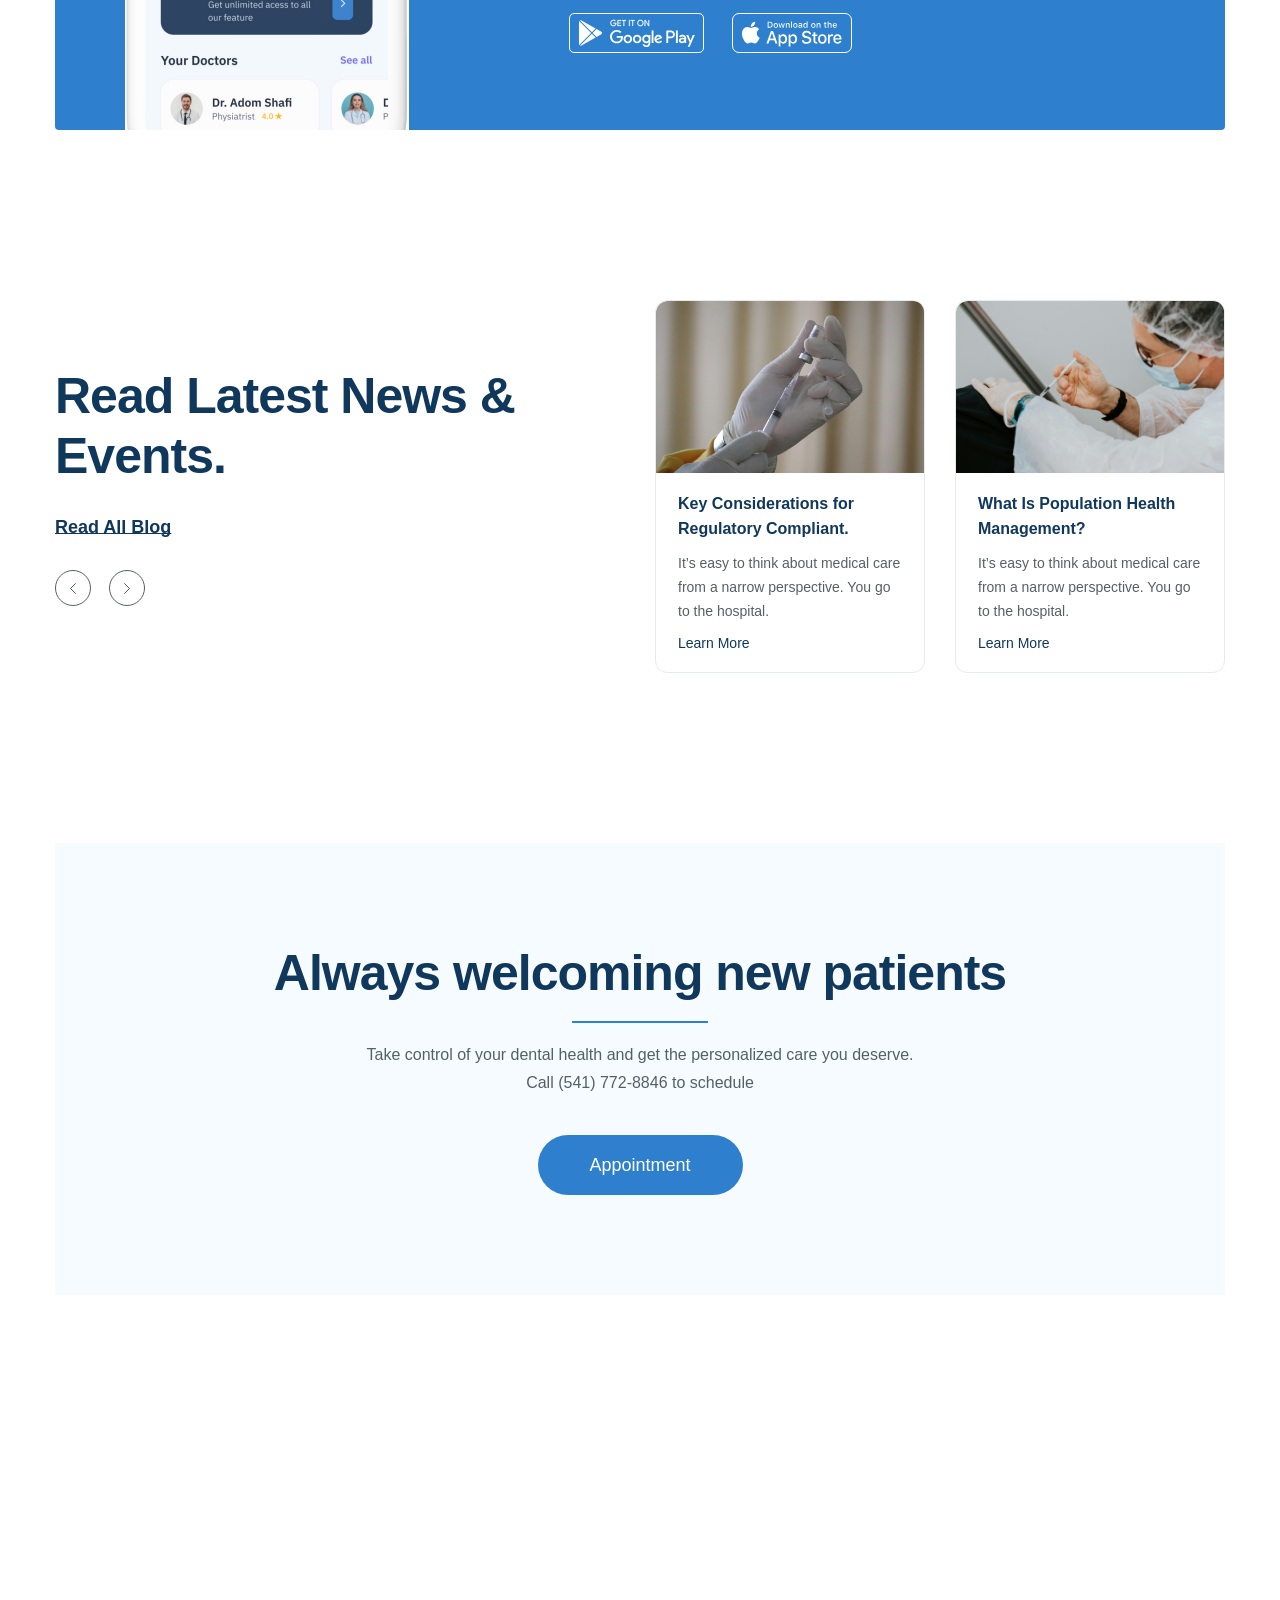
==== commit d6075553: "feat: add appointment section" ====
--- a/landing-page-advanced/index.html
+++ b/landing-page-advanced/index.html
@@ -587,6 +587,22 @@
           </div>
         </div>
       </section>
+
+      <!-- APPOINTMENT -->
+      <section class="appointment">
+        <div class="container">
+          <div class="appointment__inside">
+            <h2 class="section-heading appointment__heading">
+              Always welcoming new patients
+            </h2>
+            <p class="appointment__desc">
+              Take control of your dental health and get the personalized care
+              you deserve. Call (541) 772-8846 to schedule
+            </p>
+            <a href="" class="btn appointment__btn">Appointment</a>
+          </div>
+        </div>
+      </section>
     </main>
   </body>
 </html>
--- a/landing-page-advanced/assets/css/styles.css
+++ b/landing-page-advanced/assets/css/styles.css
@@ -606,3 +606,35 @@
 .blog-item:hover .blog-item__thumb {
   transform: scale(1.1);
 }
+/* APPOINTMENT */
+.appointment {
+  margin-top: 85px;
+}
+
+.appointment__inside {
+  background: #f6fbff;
+  padding: 100px 178px;
+  text-align: center;
+}
+
+.appointment__desc {
+  margin: 18px auto 0;
+  color: #575f66;
+  width: 550px;
+  font-size: 1.6rem;
+  font-weight: 300;
+  line-height: 1.75; /* 175% */
+}
+
+.appointment__heading::after {
+  content: "";
+  width: 136px;
+  height: 2px;
+  display: block;
+  margin: 18px auto 0;
+  background: #2e80ce;
+}
+
+.appointment__btn {
+  margin-top: 38px;
+}
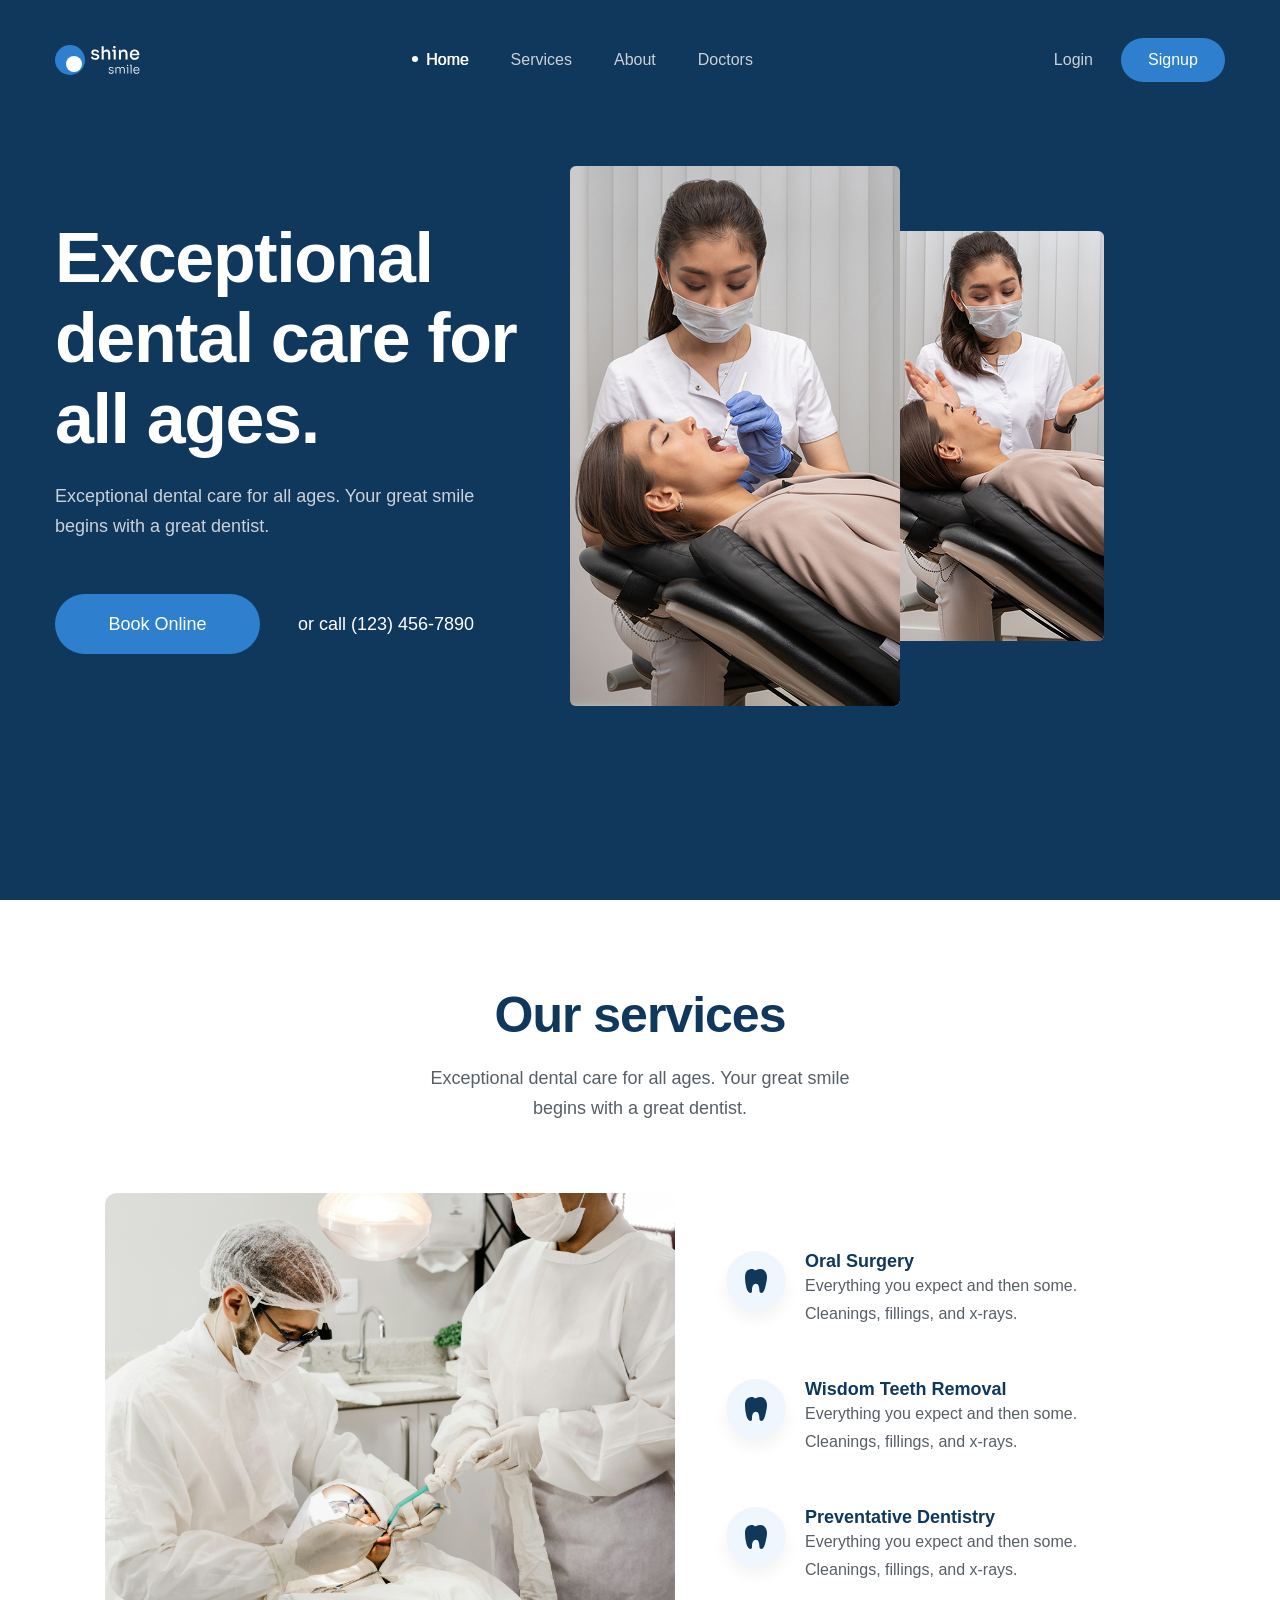
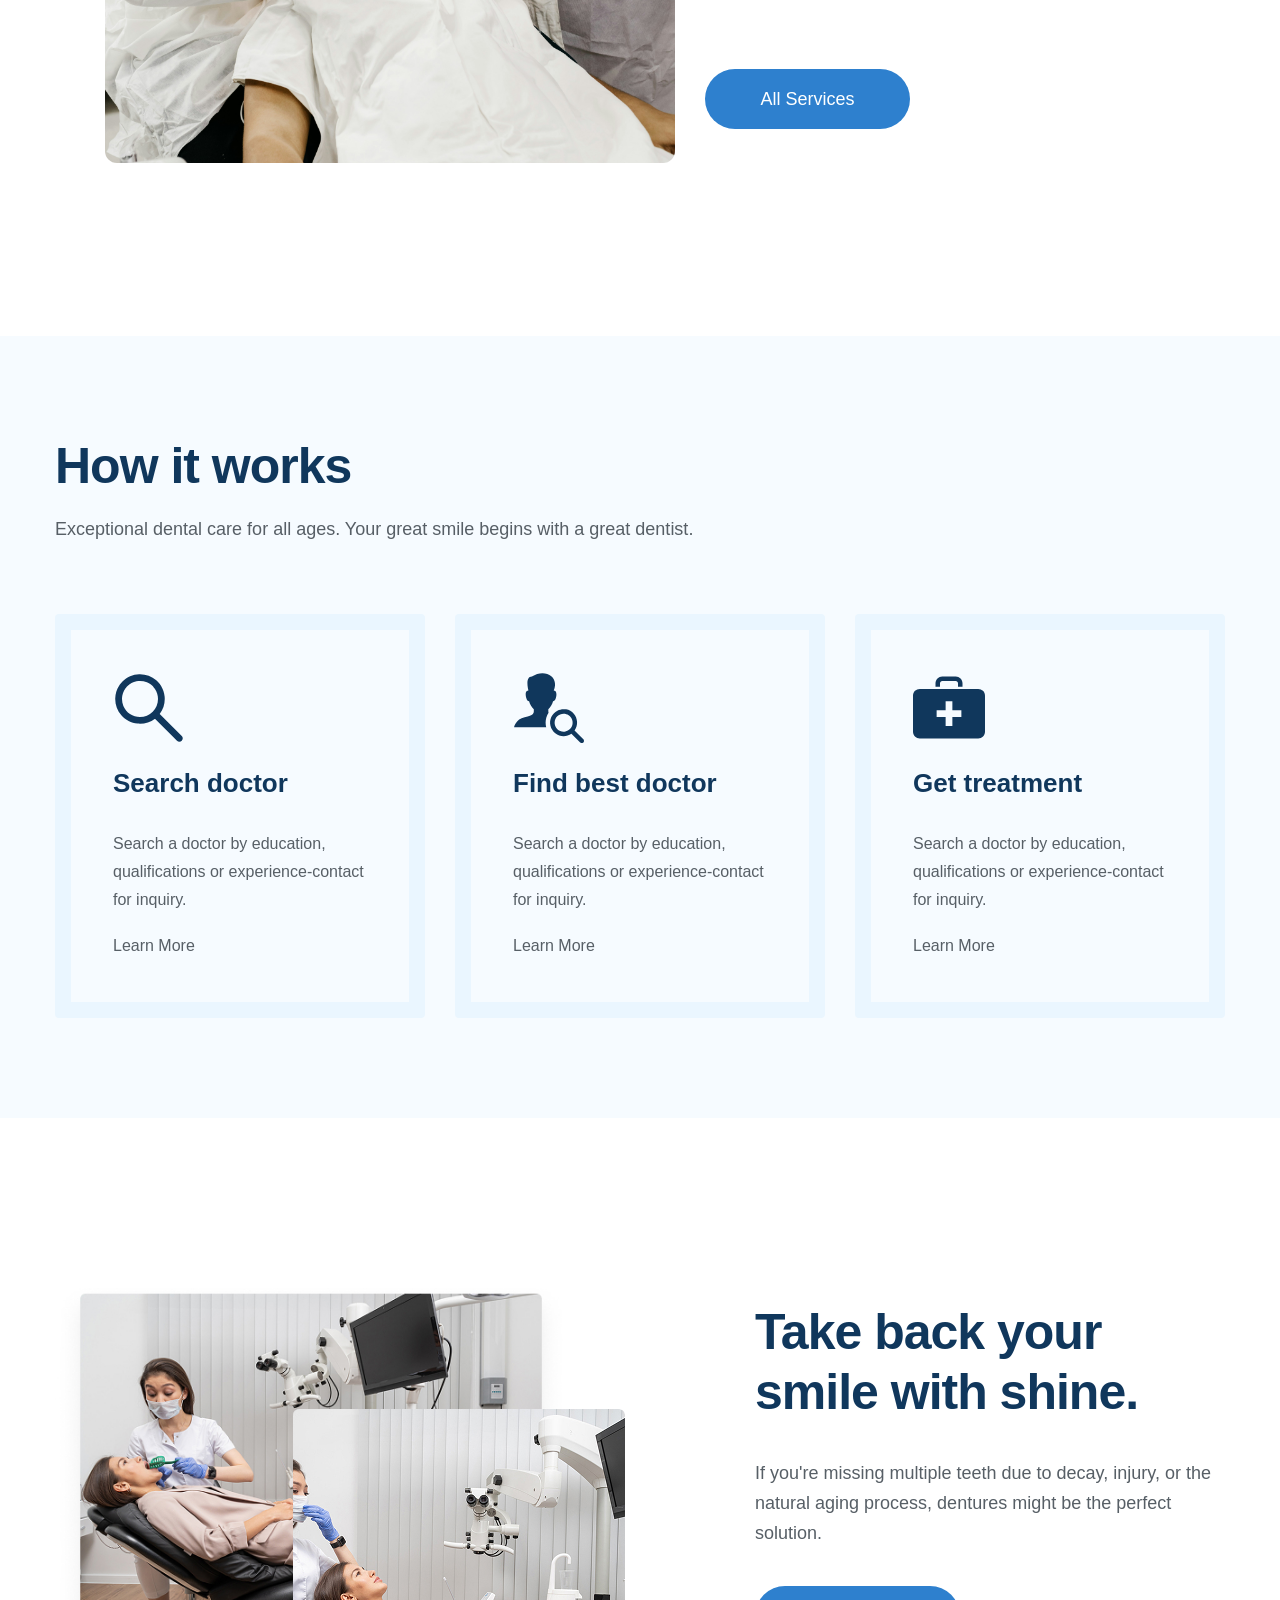
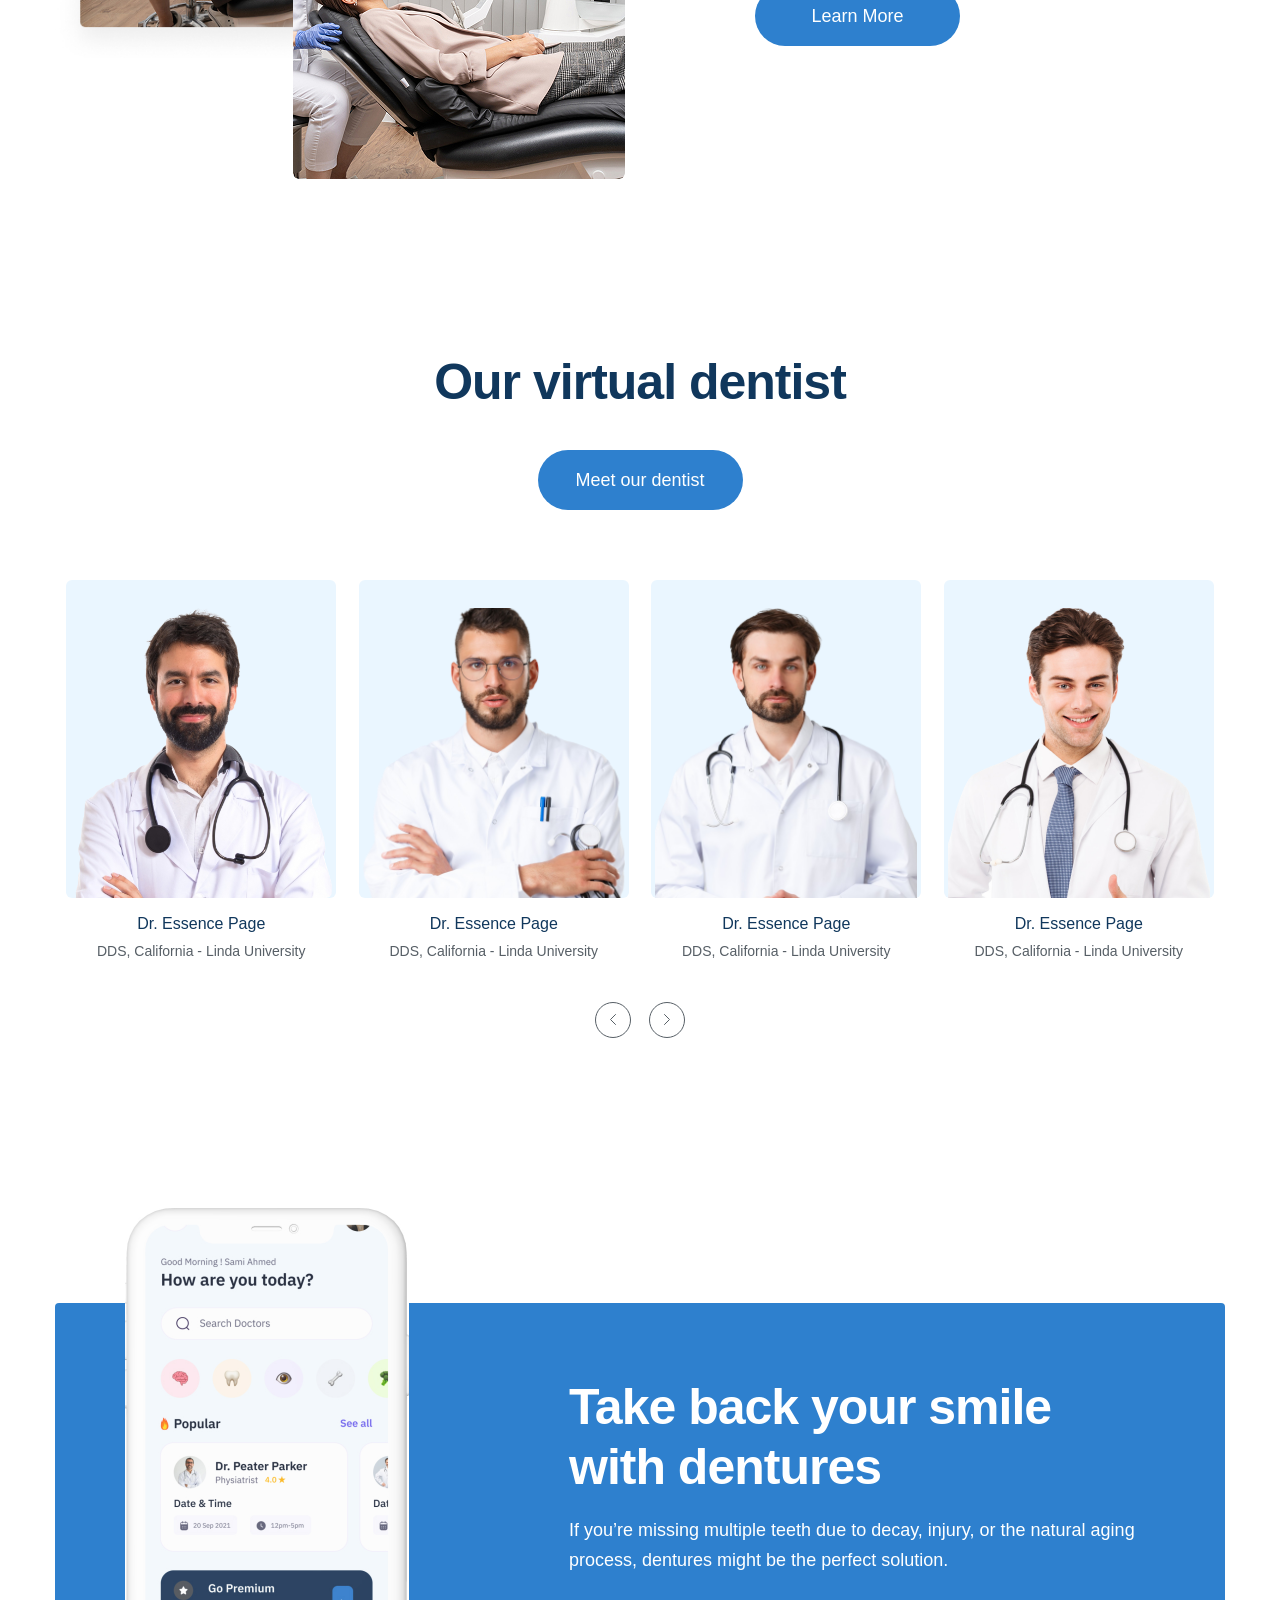
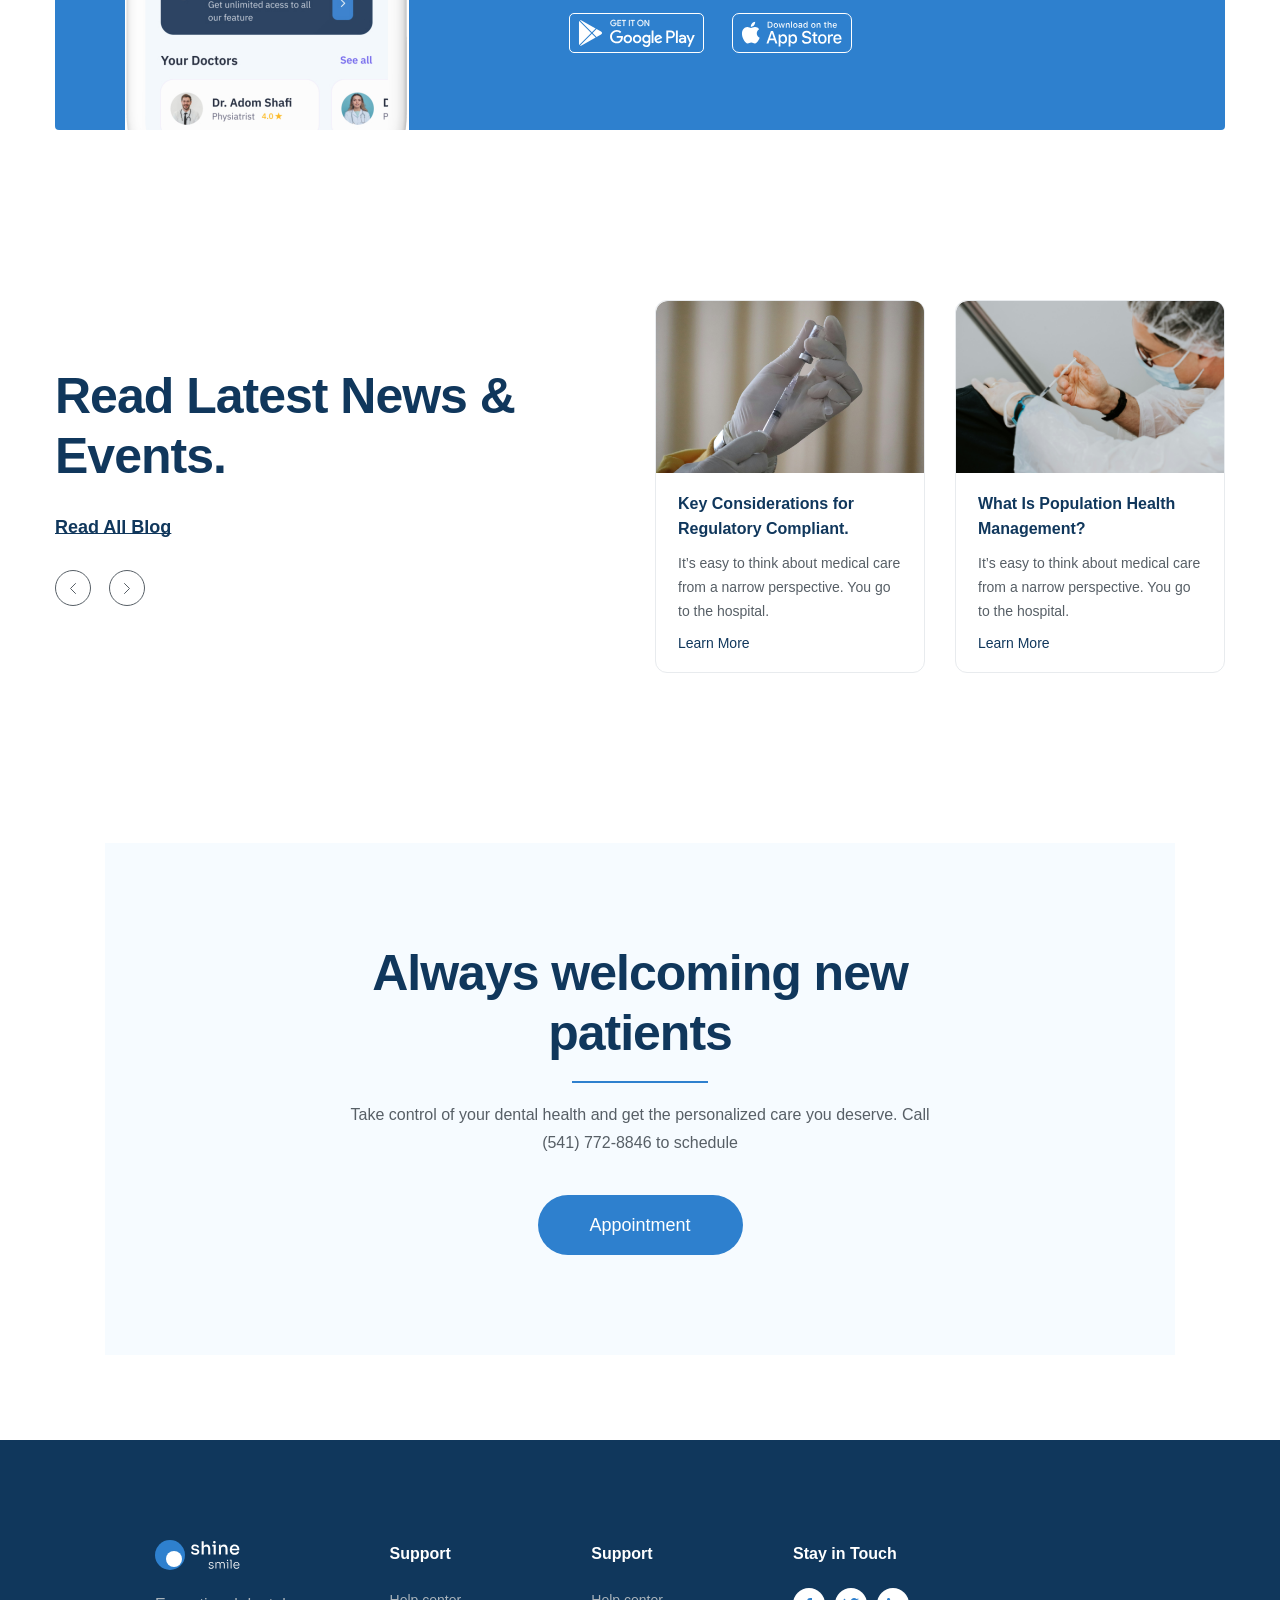
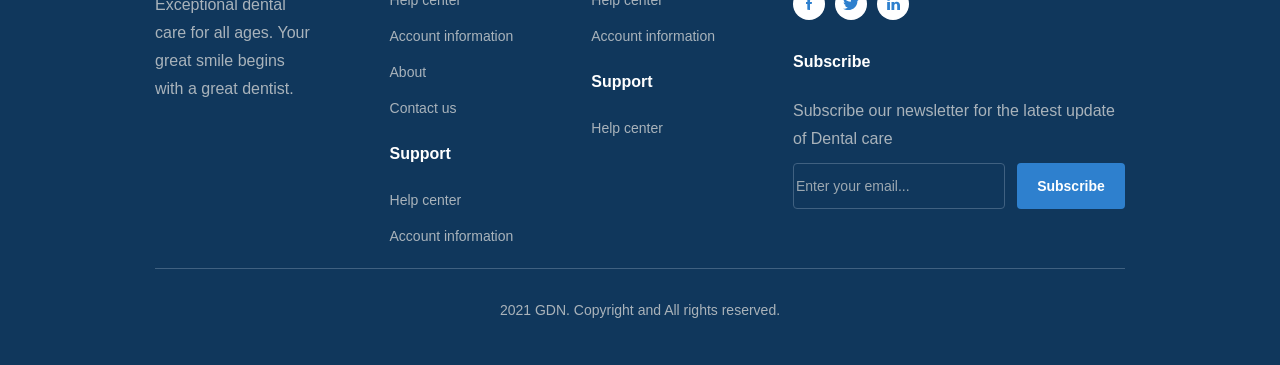
==== commit 953b4afd: "feat: add footer section, project completed" ====
--- a/landing-page-advanced/index.html
+++ b/landing-page-advanced/index.html
@@ -4,6 +4,13 @@
     <meta charset="UTF-8" />
     <meta name="viewport" content="width=device-width, initial-scale=1.0" />
     <title>Responsive Landing Page</title>
+    <!-- FONT -->
+    <link rel="preconnect" href="https://fonts.googleapis.com" />
+    <link rel="preconnect" href="https://fonts.gstatic.com" crossorigin />
+    <link
+      href="https://fonts.googleapis.com/css2?family=Open+Sans:ital,wght@0,300..800;1,300..800&family=Sora:wght@100..800&display=swap"
+      rel="stylesheet"
+    />
     <!-- RESET CSS -->
     <link rel="stylesheet" href="./assets/css/reset.css" />
     <!-- STYLES CSS -->
@@ -87,14 +94,15 @@
     <meta name="theme-color" content="#ffffff" />
   </head>
 
-  <body style="height: 50000px">
+  <body>
     <!-- HEADER -->
     <header class="header">
       <div class="container">
         <!-- HEADER TOP-->
         <div class="header__top">
-          <a href="./"
-            ><img src="./assets/icons/logo.svg" alt="shine smile" class="logo"
+          <a class="logo" href="./"
+            ><img src="./assets/icons/logo.svg" alt="shine smile" />
+            <img src="./assets/icons/shine smile.svg" alt="shine smile"
           /></a>
           <nav class="navbar">
             <ul class="navbar__list">
@@ -599,10 +607,141 @@
               Take control of your dental health and get the personalized care
               you deserve. Call (541) 772-8846 to schedule
             </p>
-            <a href="" class="btn appointment__btn">Appointment</a>
+            <a href="#!" class="btn appointment__btn">Appointment</a>
           </div>
         </div>
       </section>
+
+      <!-- FOOTER -->
+      <footer class="footer">
+        <div class="container">
+          <div class="footer__top">
+            <!-- COLUMN 1 -->
+            <div class="footer__column">
+              <a class="logo" href="./"
+                ><img src="./assets/icons/logo.svg" alt="shine smile" />
+                <img src="./assets/icons/shine smile.svg" alt="shine smile"
+              /></a>
+              <p class="footer__desc">
+                Exceptional dental care for all ages. Your great smile begins
+                with a great dentist.
+              </p>
+            </div>
+
+            <!-- COLUMN 2 -->
+            <div class="footer__column">
+              <h3 class="footer__heading">Support</h3>
+              <ul class="footer__list">
+                <li class="footer__item">
+                  <a href="#!" class="footer__link">Help center</a>
+                </li>
+                <li class="footer__item">
+                  <a href="#!" class="footer__link">Account information</a>
+                </li>
+                <li class="footer__item">
+                  <a href="#!" class="footer__link">About</a>
+                </li>
+                <li class="footer__item">
+                  <a href="#!" class="footer__link">Contact us</a>
+                </li>
+              </ul>
+
+              <h3 class="footer__heading">Support</h3>
+              <ul class="footer__list">
+                <li class="footer__item">
+                  <a href="#!" class="footer__link">Help center</a>
+                </li>
+                <li class="footer__item">
+                  <a href="#!" class="footer__link">Account information</a>
+                </li>
+              </ul>
+            </div>
+
+            <!-- COLUMN 3 -->
+            <div class="footer__column">
+              <h3 class="footer__heading">Support</h3>
+              <ul class="footer__list">
+                <li class="footer__item">
+                  <a href="#!" class="footer__link">Help center</a>
+                </li>
+                <li class="footer__item">
+                  <a href="#!" class="footer__link">Account information</a>
+                </li>
+              </ul>
+
+              <h3 class="footer__heading">Support</h3>
+              <ul class="footer__list">
+                <li class="footer__item">
+                  <a href="#!" class="footer__link">Help center</a>
+                </li>
+              </ul>
+            </div>
+
+            <!-- COLUMN 4 -->
+            <div class="footer__column">
+              <div class="footer__heading">Stay in Touch</div>
+              <div class="footer__social">
+                <a href="#!" class="footer__social-btn"
+                  ><svg
+                    xmlns="http://www.w3.org/2000/svg"
+                    width="6"
+                    height="12"
+                    viewBox="0 0 6 12"
+                    fill="currentColor"
+                  >
+                    <path
+                      d="M3.98981 11.9358V6.0302H5.76473L6 3.9517H3.98981L3.9928 2.91132C3.9928 2.3692 4.0477 2.07885 4.87783 2.07885H5.98755V0H4.21224C2.07977 0 1.32931 1.00825 1.32931 2.70405V3.95186H0V6.03055H1.32931V11.8521C1.84718 11.9489 2.38257 12 2.93075 12C3.28487 12 3.63863 11.9786 3.98981 11.9358Z"
+                      fill="currentColor"
+                    /></svg></a
+                ><a href="#!" class="footer__social-btn"
+                  ><svg
+                    xmlns="http://www.w3.org/2000/svg"
+                    width="16"
+                    height="12"
+                    viewBox="0 0 16 12"
+                    fill="currentColor"
+                  >
+                    <path
+                      d="M16 1.42062C15.405 1.66154 14.771 1.82123 14.11 1.89877C14.79 1.524 15.309 0.935077 15.553 0.225231C14.919 0.574154 14.219 0.820615 13.473 0.958154C12.871 0.366462 12.013 0 11.077 0C9.261 0 7.799 1.36062 7.799 3.02862C7.799 3.26862 7.821 3.49938 7.875 3.71908C5.148 3.59631 2.735 2.38985 1.114 0.552C0.831 1.00523 0.665 1.524 0.665 2.08246C0.665 3.13108 1.25 4.06062 2.122 4.59877C1.595 4.58954 1.078 4.44831 0.64 4.22585C0.64 4.23508 0.64 4.24708 0.64 4.25908C0.64 5.73046 1.777 6.95262 3.268 7.23415C3.001 7.30154 2.71 7.33385 2.408 7.33385C2.198 7.33385 1.986 7.32277 1.787 7.28215C2.212 8.48123 3.418 9.36277 4.852 9.39138C3.736 10.1972 2.319 10.6828 0.785 10.6828C0.516 10.6828 0.258 10.6717 0 10.6412C1.453 11.5062 3.175 12 5.032 12C11.068 12 14.368 7.38462 14.368 3.384C14.368 3.25015 14.363 3.12092 14.356 2.99262C15.007 2.56615 15.554 2.03354 16 1.42062Z"
+                      fill="currentColor"
+                    /></svg></a
+                ><a href="#!" class="footer__social-btn"
+                  ><svg
+                    xmlns="http://www.w3.org/2000/svg"
+                    width="13"
+                    height="12"
+                    viewBox="0 0 13 12"
+                    fill="currentColor"
+                  >
+                    <path
+                      d="M0 1.39394C0 0.989891 0.146401 0.656558 0.439189 0.393939C0.731978 0.131309 1.11262 0 1.58108 0C2.04119 0 2.41344 0.129285 2.69788 0.387879C2.99066 0.654545 3.13707 1.00201 3.13707 1.4303C3.13707 1.81818 2.99486 2.14141 2.71042 2.4C2.41764 2.66667 2.03282 2.8 1.55598 2.8H1.54344C1.08333 2.8 0.711072 2.66667 0.426641 2.4C0.142209 2.13333 0 1.79798 0 1.39394ZM0.163127 12V3.90303H2.94884V12H0.163127ZM4.49228 12H7.27799V7.47879C7.27799 7.19595 7.31146 6.97777 7.37838 6.82424C7.49549 6.54949 7.67326 6.31716 7.91168 6.12727C8.1501 5.93737 8.44916 5.84242 8.80888 5.84242C9.74582 5.84242 10.2143 6.45252 10.2143 7.67273V12H13V7.35758C13 6.16161 12.7072 5.25455 12.1216 4.63636C11.536 4.01818 10.7622 3.70909 9.80019 3.70909C8.72104 3.70909 7.88031 4.15758 7.27799 5.05455V5.07879H7.26544L7.27799 5.05455V3.90303H4.49228C4.509 4.16161 4.51737 4.96565 4.51737 6.31515C4.51737 7.66464 4.509 9.55959 4.49228 12Z"
+                      fill="currentColor"
+                    /></svg
+                ></a>
+              </div>
+
+              <div class="footer__heading">Subscribe</div>
+              <p class="footer__desc">
+                Subscribe our newsletter for the latest update of Dental care
+              </p>
+
+              <form class="footer-form" action="">
+                <input
+                  type="email"
+                  class="footer-form__input"
+                  placeholder="Enter your email..."
+                />
+                <button class="footer-form__submit">Subscribe</button>
+              </form>
+            </div>
+          </div>
+          <div class="footer__copyright">
+            <p class="footer__copyright-text">
+              2021 GDN. Copyright and All rights reserved.
+            </p>
+          </div>
+        </div>
+      </footer>
     </main>
   </body>
 </html>
--- a/landing-page-advanced/assets/css/styles.css
+++ b/landing-page-advanced/assets/css/styles.css
@@ -16,6 +16,11 @@
 }
 
 /* COMMON */
+button,
+select,
+textarea {
+  font-family: inherit;
+}
 .container {
   width: 1170px;
   max-width: calc(100% - 40px);
@@ -24,6 +29,11 @@
 
 a {
   text-decoration: none;
+}
+
+.logo {
+  display: flex;
+  column-gap: 6px;
 }
 
 .btn {
@@ -514,6 +524,7 @@
 }
 
 .blog__read-more {
+  cursor: pointer;
   display: inline-block;
   color: #10375c;
   font-size: 1.8rem;
@@ -608,7 +619,7 @@
 }
 /* APPOINTMENT */
 .appointment {
-  margin-top: 85px;
+  margin: 85px;
 }
 
 .appointment__inside {
@@ -618,12 +629,14 @@
 }
 
 .appointment__desc {
+  color: #575f66;
+  text-align: center;
+  max-width: 617px;
+  font-size: 1.6rem;
+  font-style: normal;
+  font-weight: 300;
+  line-height: 1.75; /* 175% */
   margin: 18px auto 0;
-  color: #575f66;
-  width: 550px;
-  font-size: 1.6rem;
-  font-weight: 300;
-  line-height: 1.75; /* 175% */
 }
 
 .appointment__heading::after {
@@ -638,3 +651,126 @@
 .appointment__btn {
   margin-top: 38px;
 }
+/* FOOTER */
+.footer {
+  margin-top: 85px;
+  font-family: "Open Sans", sans-serif;
+  padding: 100px 135px 0;
+  background: #10375c;
+}
+
+.footer__top {
+  display: grid;
+  grid-template-columns: 1fr 0.4fr 0.4fr 1fr;
+  column-gap: 78px;
+}
+
+.footer__heading {
+  color: #fff;
+  font-size: 1.6rem;
+  font-weight: 600;
+  line-height: 1.75; /* 175% */
+}
+
+.footer__desc {
+  color: #a9b3bb;
+  font-size: 1.6rem;
+  font-weight: 400;
+  line-height: 1.75; /* 175% */
+  margin-top: 21px;
+}
+
+.footer__link {
+  text-decoration: none;
+  color: #a9b3bb;
+  font-size: 1.4rem;
+  font-weight: 400;
+  line-height: 1.85; /* 185.714% */
+  white-space: nowrap;
+}
+
+.footer__link:hover {
+  text-decoration: underline;
+}
+
+.footer__item {
+  margin-bottom: 10px;
+}
+
+.footer__list {
+  margin: 20px 0 18px;
+}
+
+.footer__social {
+  display: flex;
+  column-gap: 10px;
+}
+
+.footer__social-btn {
+  margin-top: 20px;
+  margin-bottom: 28px;
+  width: 32px;
+  height: 32px;
+  display: flex;
+  align-items: center;
+  justify-content: center;
+  border-radius: 50%;
+  background: #fff;
+  color: #2e80ce;
+}
+
+.footer__social-btn:hover {
+  background: #2e80ce;
+  color: #fff;
+}
+
+.footer-form {
+  display: flex;
+  column-gap: 12px;
+  margin-top: 10px;
+}
+
+.footer-form__input {
+  border-radius: 4px;
+  border: 1px solid #406181;
+  width: 212px;
+  height: 46px;
+  background: transparent;
+  outline: none;
+  color: #fff;
+}
+
+.footer-form__input::placeholder {
+  color: #9ca8b1;
+  font-size: 1.4rem;
+  line-height: 1.86; /* 185.714% */
+}
+
+.footer-form__submit {
+  width: 108px;
+  height: 46px;
+  border-radius: 4px;
+  background: #2e80ce;
+  border: transparent;
+  cursor: pointer;
+  color: #fff;
+  font-size: 1.4rem;
+  font-weight: 600;
+  line-height: 1.86; /* 185.714% */
+}
+
+.footer-form__submit:hover {
+  opacity: 0.9;
+}
+
+.footer__copyright-text {
+  text-align: center;
+  color: #aab3ba;
+  font-size: 1.4rem;
+  font-style: normal;
+  font-weight: 400;
+  line-height: 1.86; /* 185.714% */
+  padding-top: 28px;
+  padding-bottom: 42px;
+  border-top: 1px solid #406181;
+}
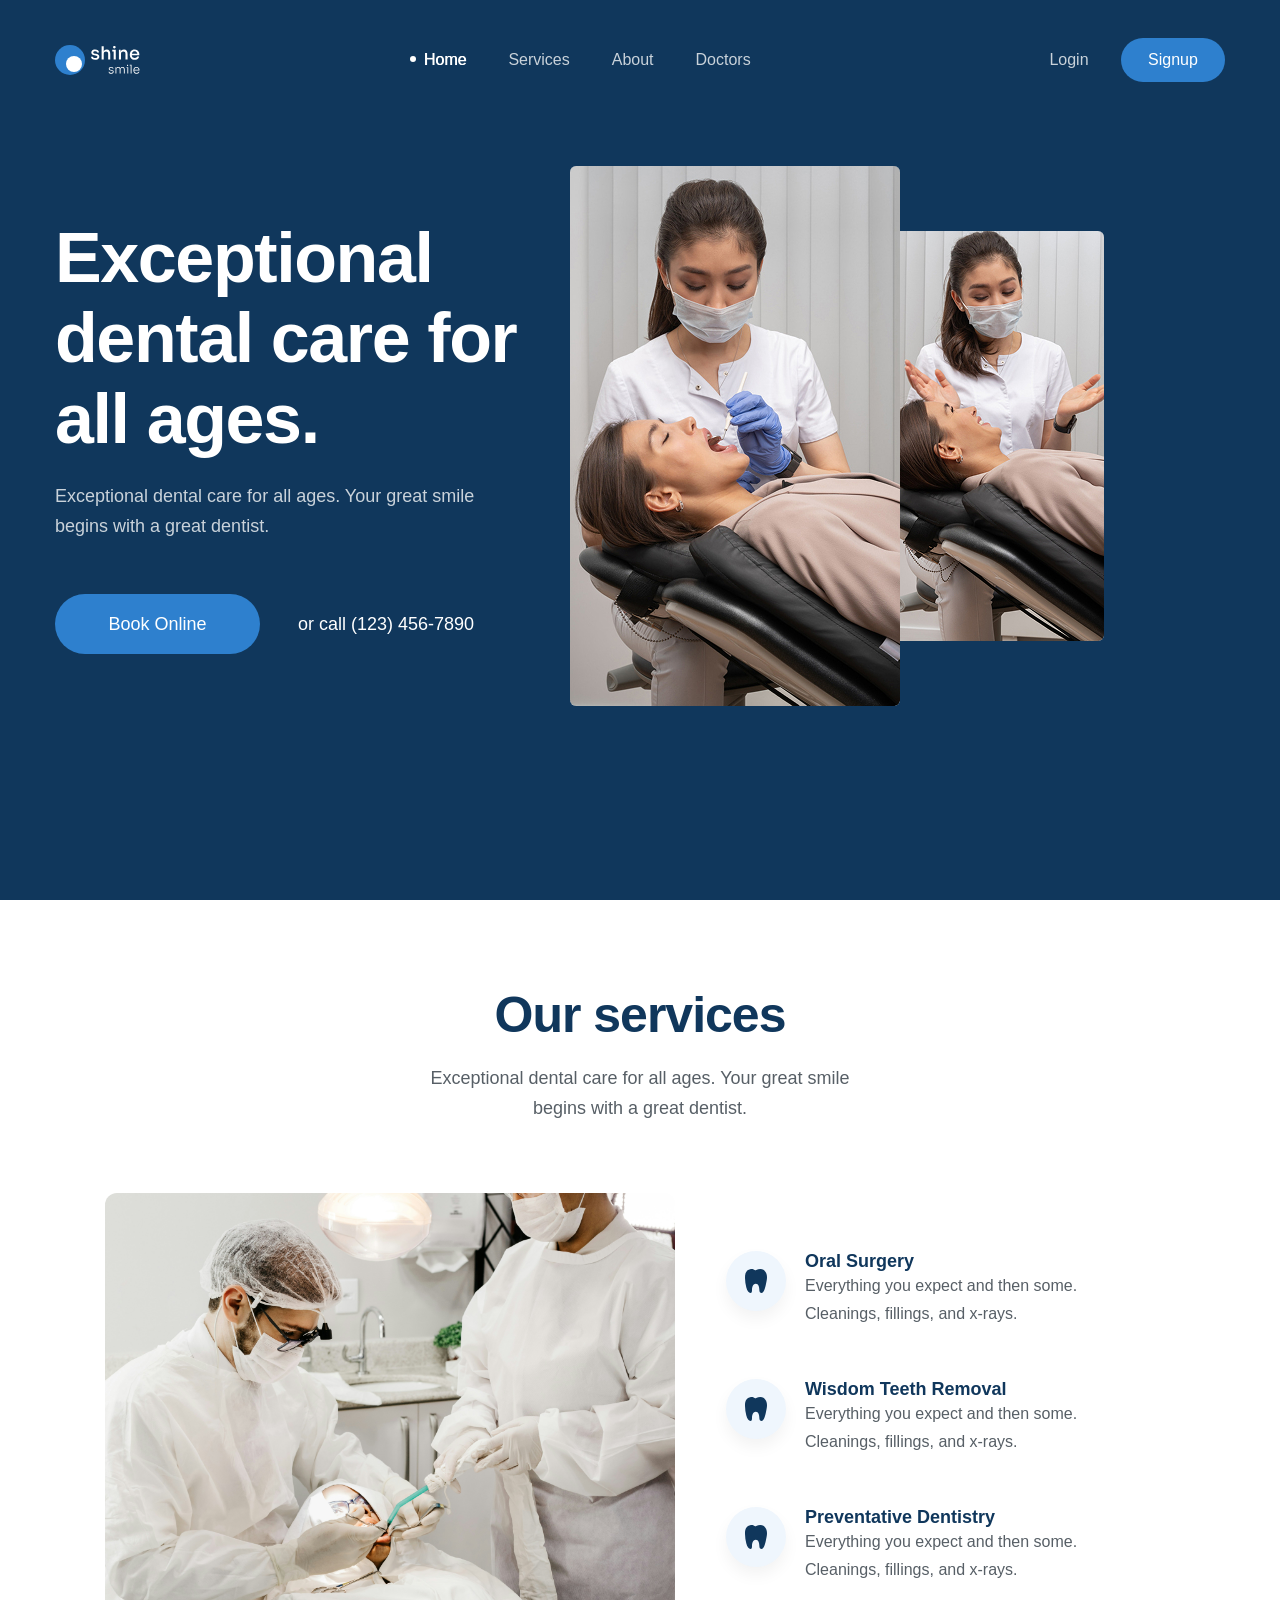
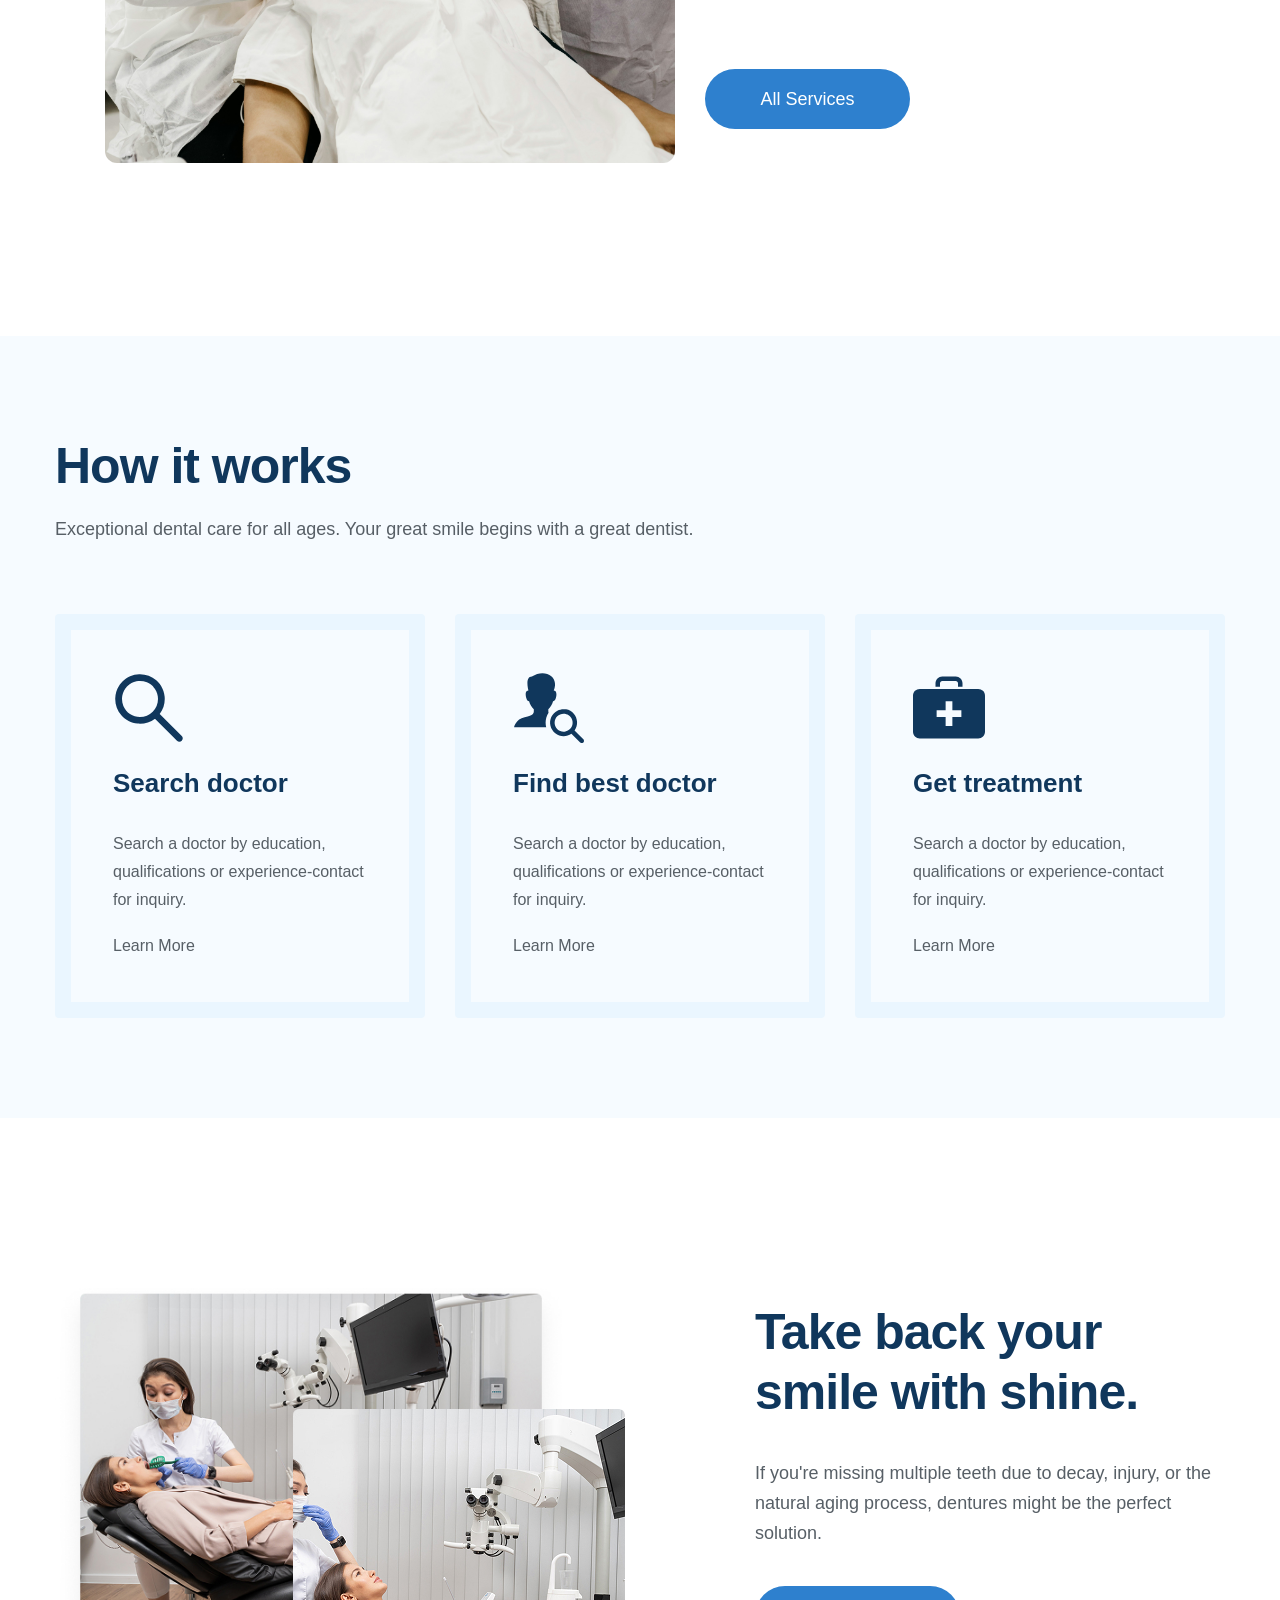
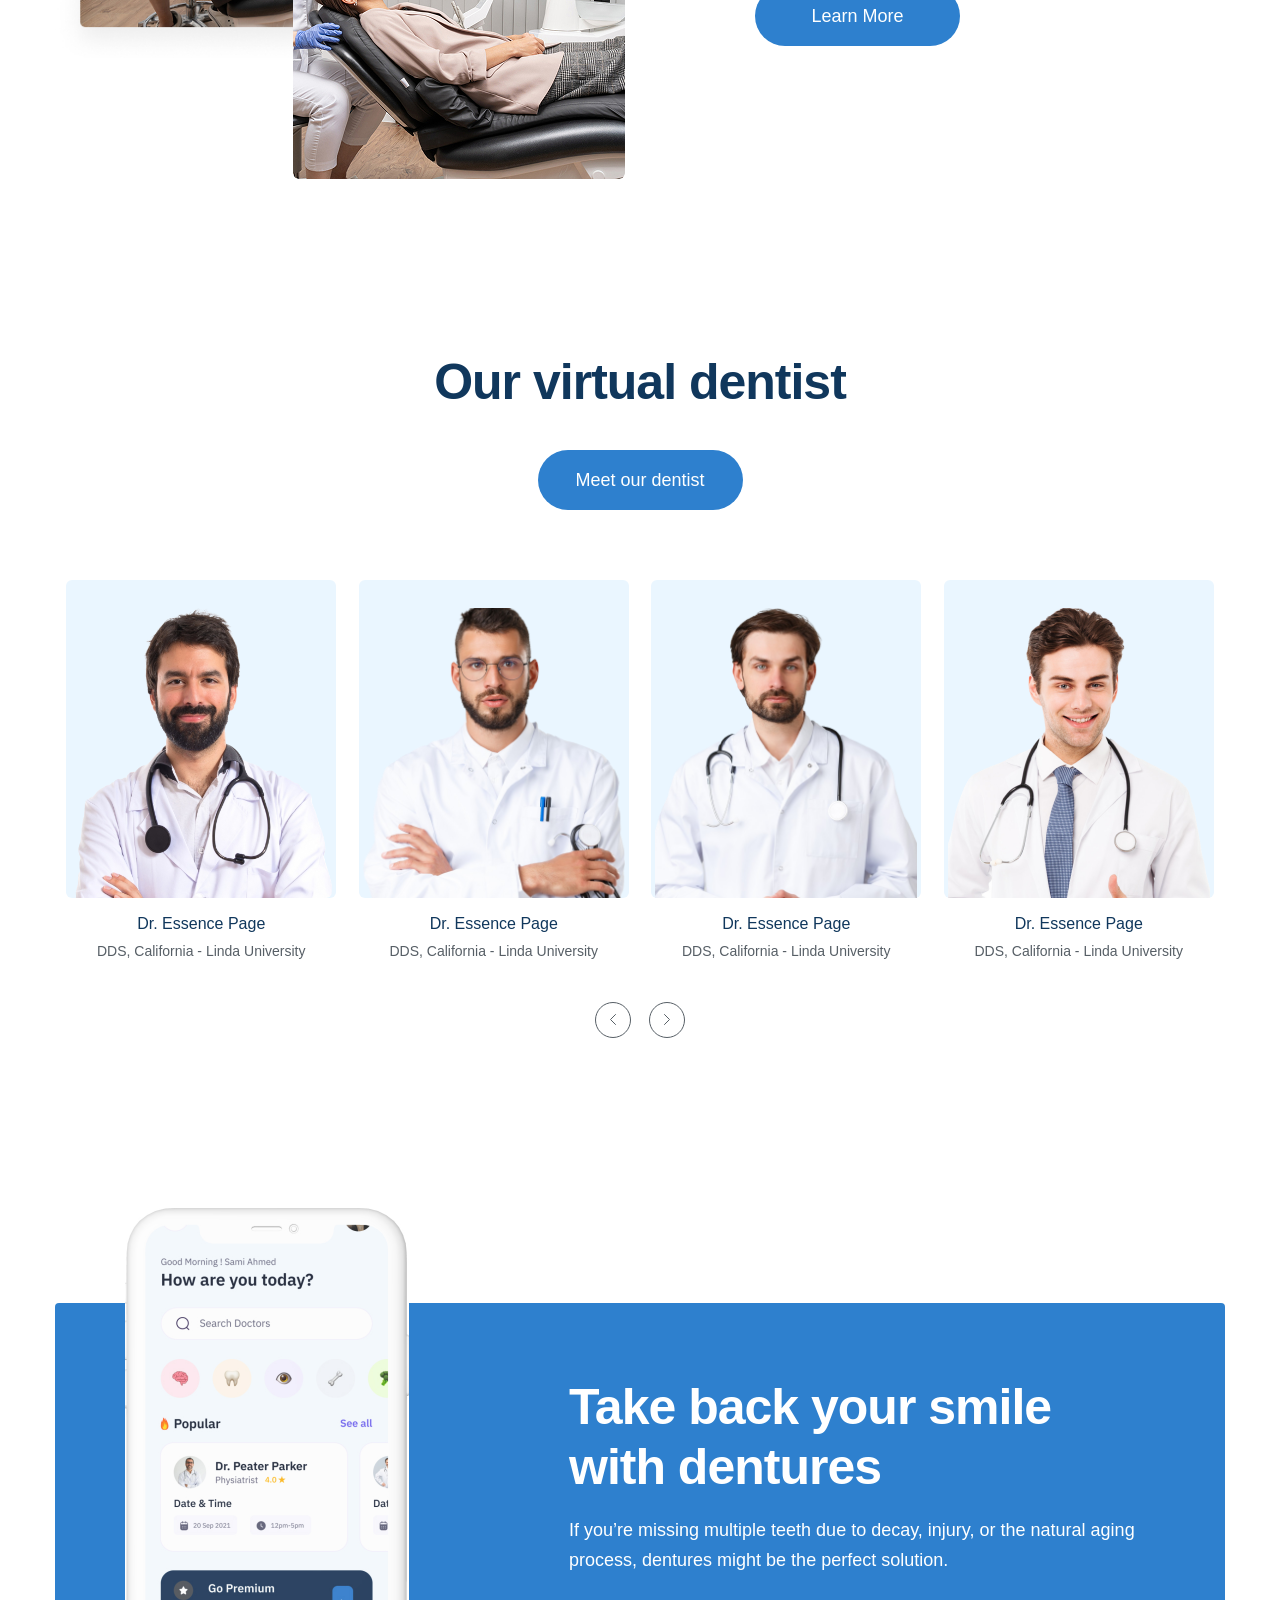
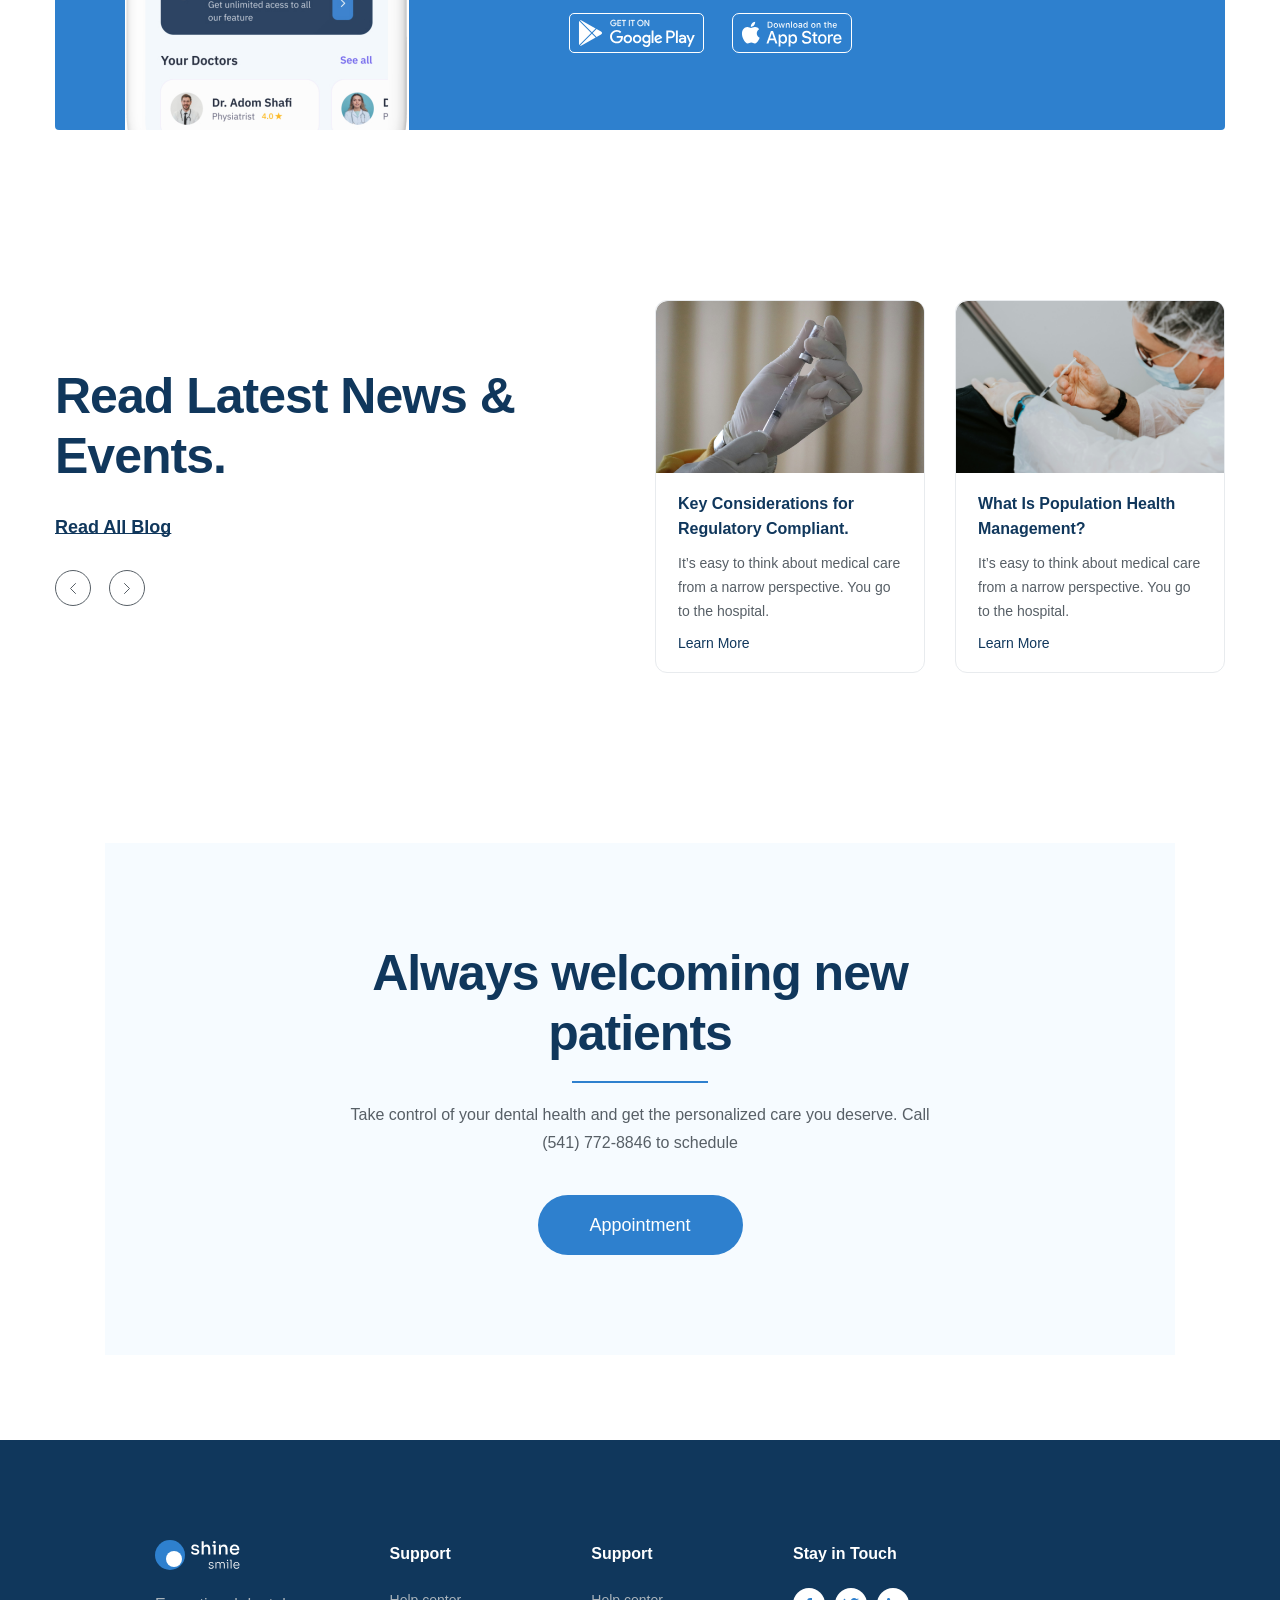
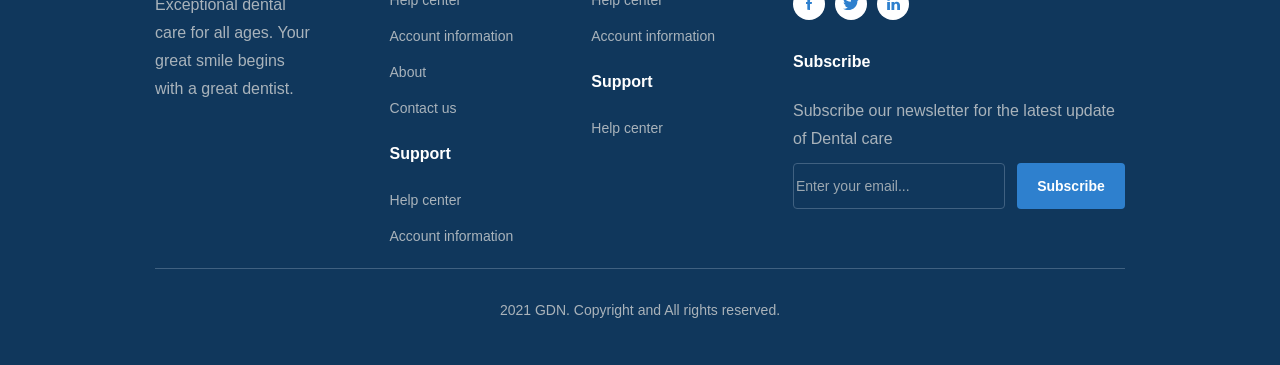
==== commit a42f96e5: "feat: add responsive design for header" ====
--- a/landing-page-advanced/index.html
+++ b/landing-page-advanced/index.html
@@ -15,6 +15,8 @@
     <link rel="stylesheet" href="./assets/css/reset.css" />
     <!-- STYLES CSS -->
     <link rel="stylesheet" href="./assets/css/styles.css" />
+    <!-- REPSONSIVE CSS -->
+    <link rel="stylesheet" href="./assets/css/responsive.css" />
     <!-- FAVICON -->
     <link
       rel="apple-touch-icon"
@@ -99,11 +101,35 @@
     <header class="header">
       <div class="container">
         <!-- HEADER TOP-->
-        <div class="header__top">
-          <a class="logo" href="./"
-            ><img src="./assets/icons/logo.svg" alt="shine smile" />
-            <img src="./assets/icons/shine smile.svg" alt="shine smile"
-          /></a>
+        <div class="header-top">
+          <!-- MOBILE MENU -->
+          <div class="mobile-header">
+            <input
+              hidden
+              type="checkbox"
+              name="menu-checkbox"
+              id="menu-checkbox"
+              class="menu-checkbox"
+            />
+            <label for="menu-checkbox"
+              ><svg
+                class="menu-header__icon"
+                xmlns="http://www.w3.org/2000/svg"
+                viewBox="0 0 640 640"
+              >
+                <path
+                  d="M96 160C96 142.3 110.3 128 128 128L512 128C529.7 128 544 142.3 544 160C544 177.7 529.7 192 512 192L128 192C110.3 192 96 177.7 96 160zM96 320C96 302.3 110.3 288 128 288L512 288C529.7 288 544 302.3 544 320C544 337.7 529.7 352 512 352L128 352C110.3 352 96 337.7 96 320zM544 480C544 497.7 529.7 512 512 512L128 512C110.3 512 96 497.7 96 480C96 462.3 110.3 448 128 448L512 448C529.7 448 544 462.3 544 480z"
+                /></svg
+            ></label>
+            <!-- OVERLAY -->
+            <label for="menu-checkbox" class="menu-overlay"></label>
+          </div>
+
+          <a class="logo header__logo" href="./">
+            <img src="./assets/icons/logo.svg" alt="shine smile" />
+            <img src="./assets/icons/shine smile.svg" alt="shine smile" />
+          </a>
+
           <nav class="navbar">
             <ul class="navbar__list">
               <li class="navbar__item">
@@ -120,10 +146,10 @@
               </li>
             </ul>
           </nav>
-          <!-- ACTION -->
+
           <div class="header__action">
-            <a href="#!" class="header__action--login">Login</a
-            ><a href="#!" class="btn header__action--signup">Signup</a>
+            <a href="#!" class="header__action--login">Login</a>
+            <a href="#!" class="btn header__action--signup">Signup</a>
           </div>
         </div>
         <!-- HERO -->
--- a/landing-page-advanced/assets/css/styles.css
+++ b/landing-page-advanced/assets/css/styles.css
@@ -96,11 +96,10 @@
   padding: 38px 0 110px;
 }
 
-.header__top {
+.header-top {
   display: flex;
   justify-content: space-between;
   align-items: center;
-  position: sticky;
 }
 
 .hero__content {
--- a/landing-page-advanced/assets/css/responsive.css
+++ b/landing-page-advanced/assets/css/responsive.css
@@ -0,0 +1,62 @@
+/* mặc định desktop: ẩn menu mobile */
+.mobile-header {
+  display: none;
+}
+
+/* PC */
+@media (width >= 992px) {
+}
+
+/* TABLET & MOBILE */
+@media (width < 992px) {
+  .header-top {
+    position: relative;
+  }
+
+  .navbar {
+    display: none;
+  }
+
+  .header__logo {
+    margin: 0 auto;
+  }
+
+  .mobile-header {
+    display: block;
+  }
+
+  .menu-header__icon {
+    width: 24px;
+    height: 24px;
+    fill: #fff;
+    cursor: pointer;
+  }
+
+  /* CHECKED/UNCHECKED */
+  .menu-overlay {
+    position: fixed;
+    background: rgba(0, 0, 0, 0.3);
+    inset: 0;
+    z-index: 2;
+    /* HIỆU ỨNG */
+    opacity: 0;
+    /* ẨN HẲN PHẦN TỬ KHỎI GIAO DIỆN */
+    visibility: hidden;
+    transition: 0.5s;
+  }
+
+  /* CHECKED/UNCHECKED */
+  .menu-checkbox:checked ~ .menu-overlay {
+    /* HIỆU ỨNG*/
+    opacity: 1;
+    visibility: visible;
+  }
+}
+
+/* TABLET */
+@media (768px <= width < 992px) {
+}
+
+/* MOBILE */
+@media (width < 768px) {
+}
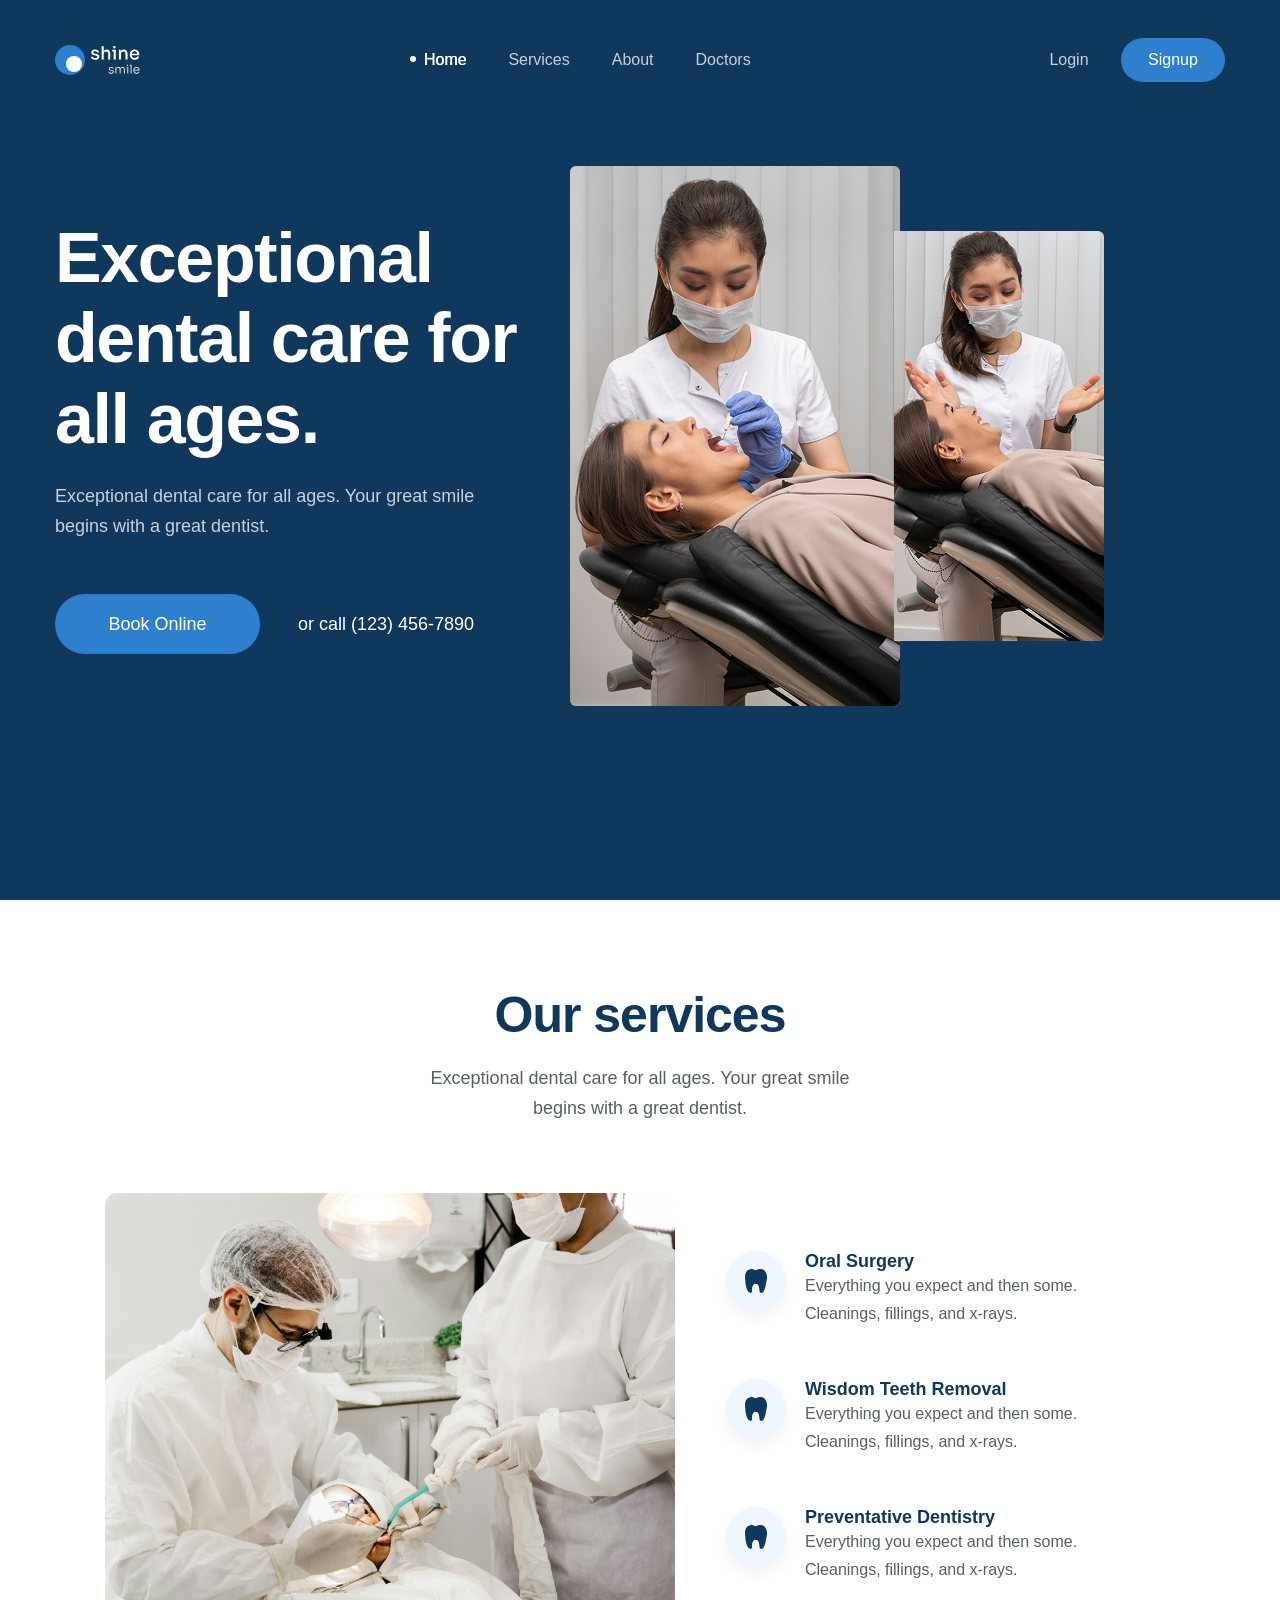
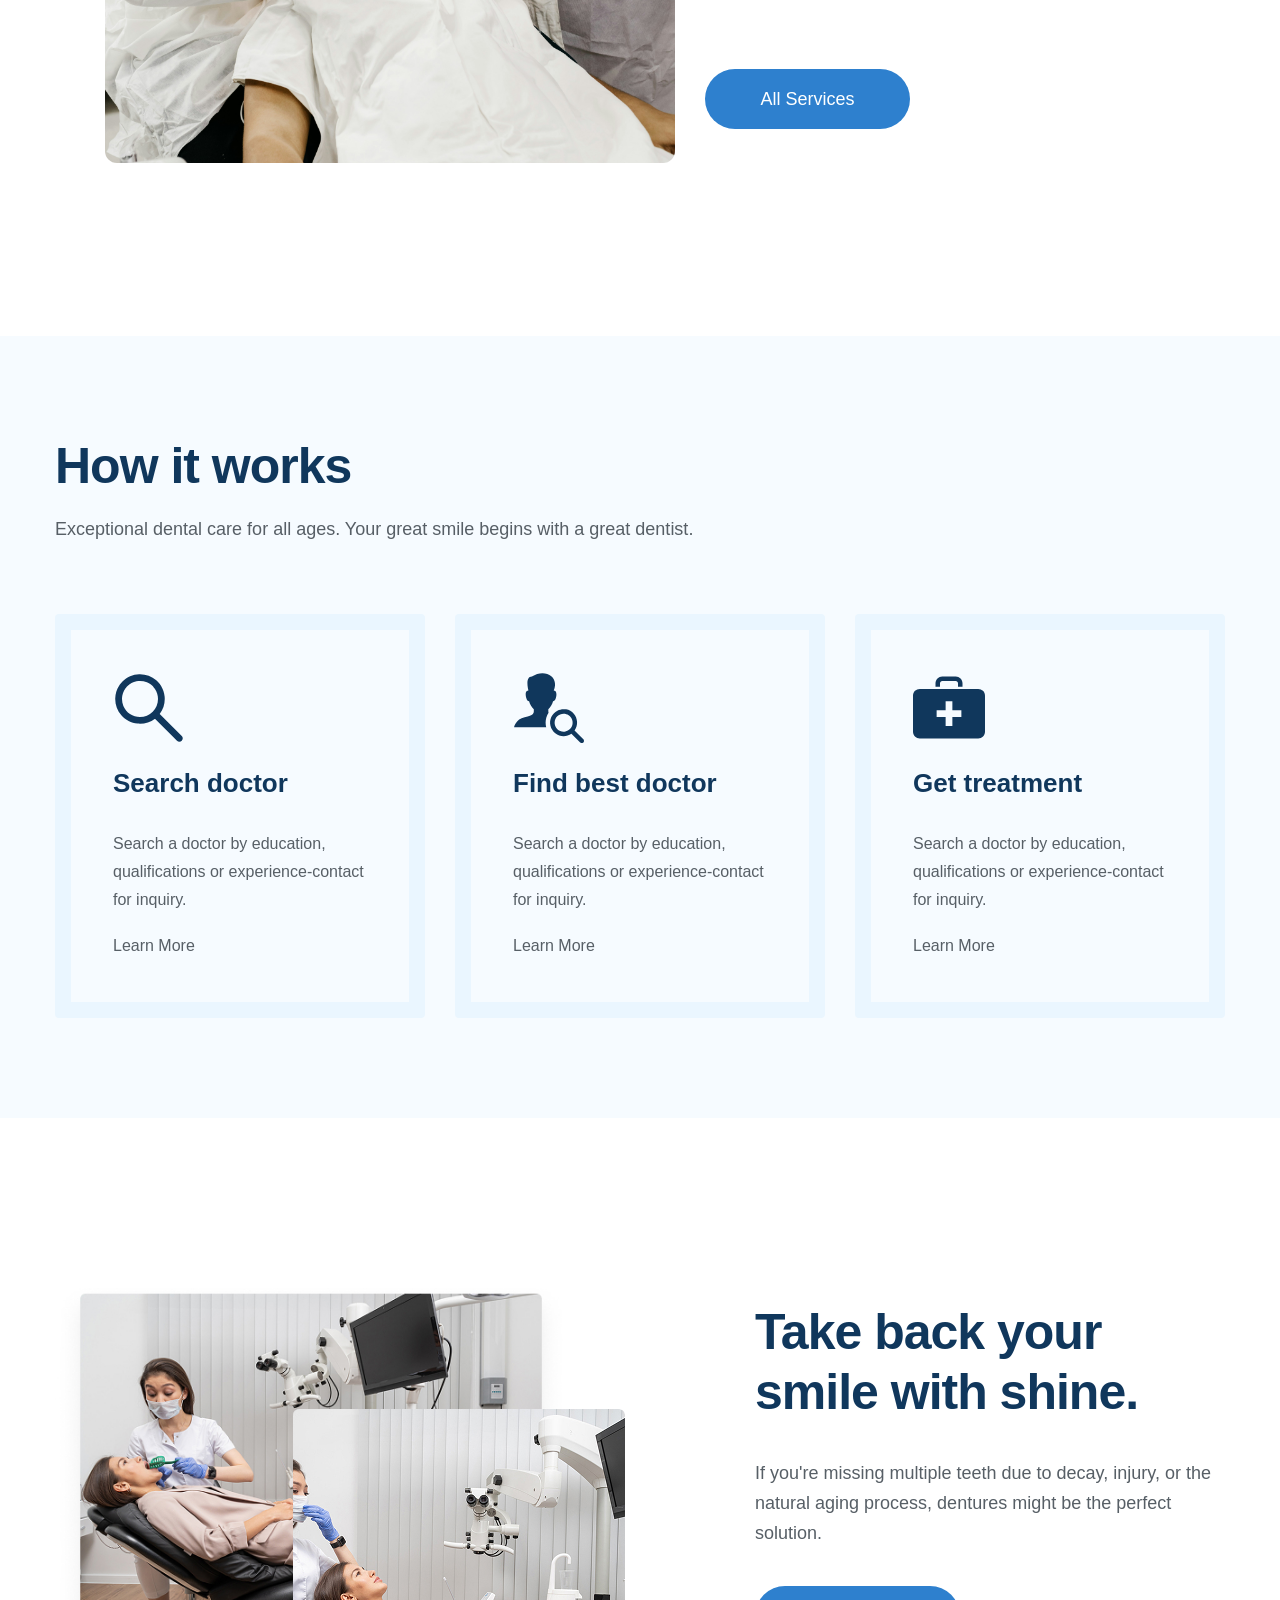
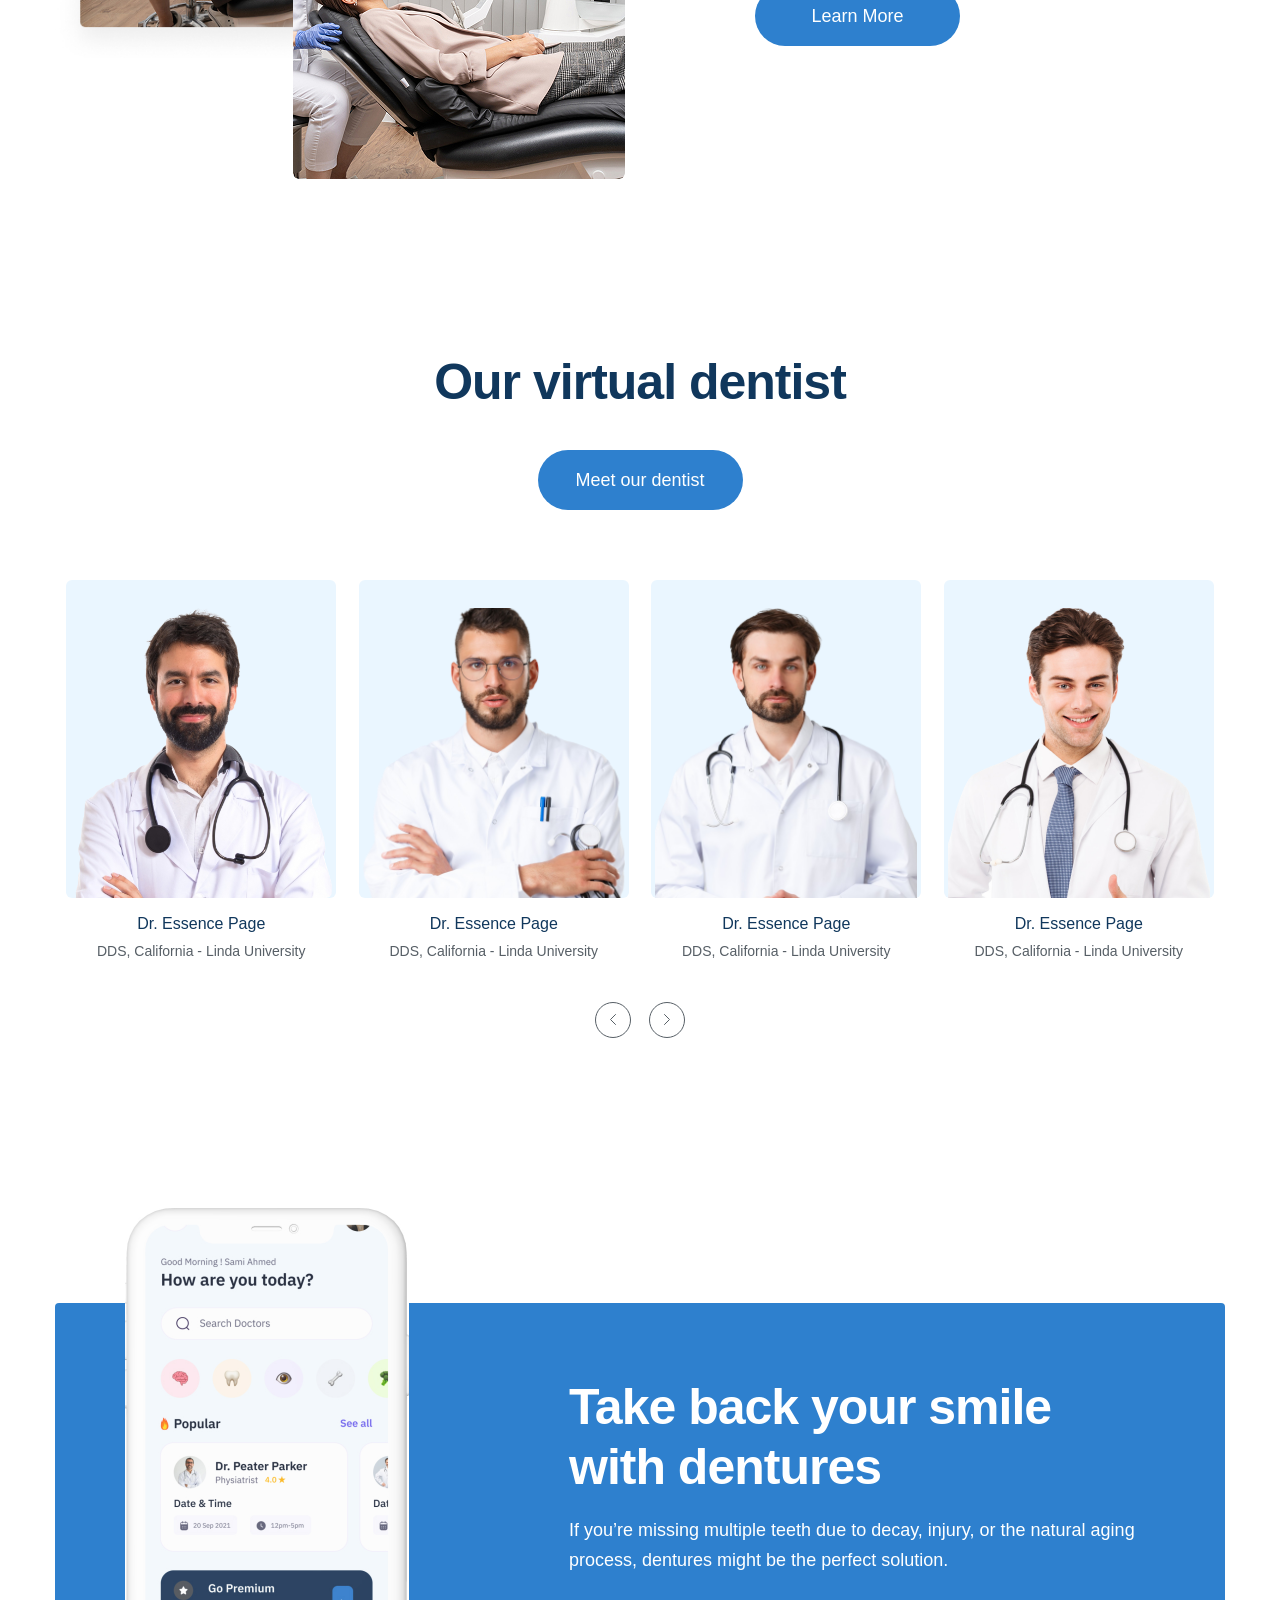
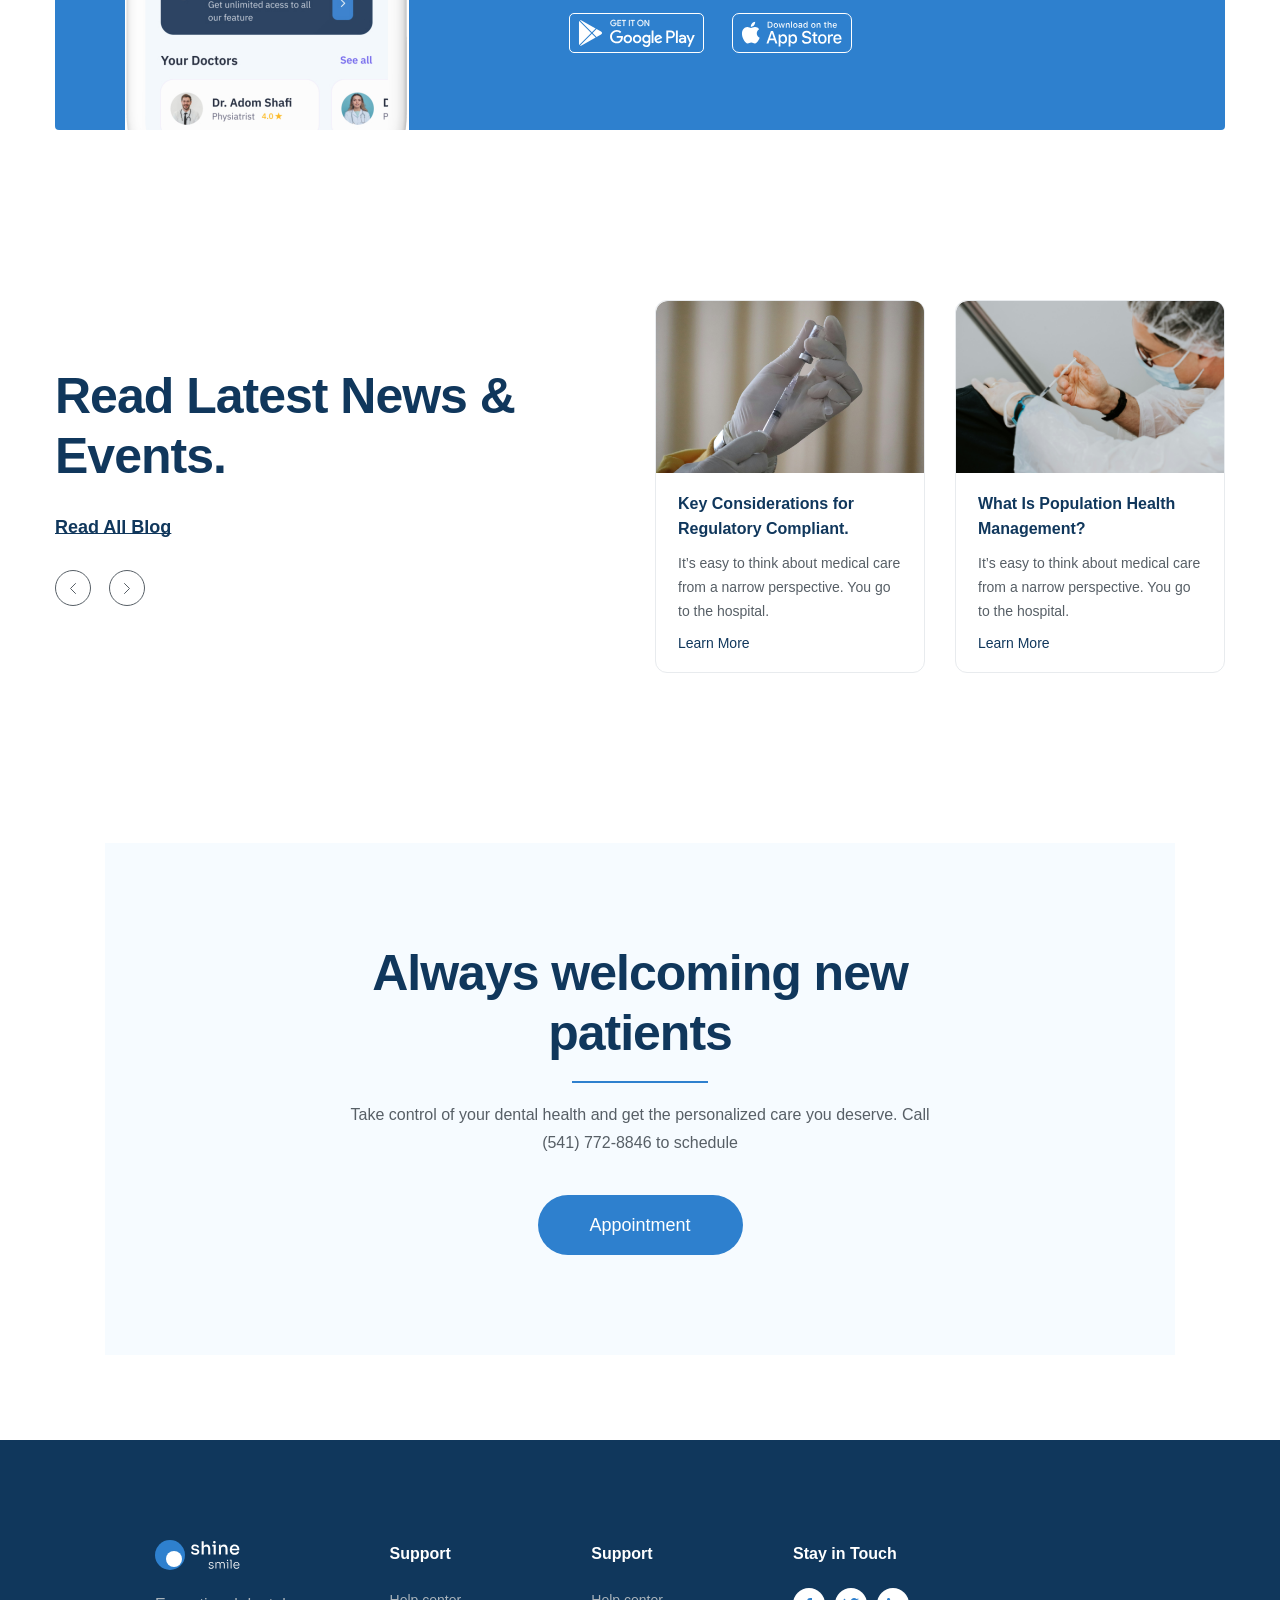
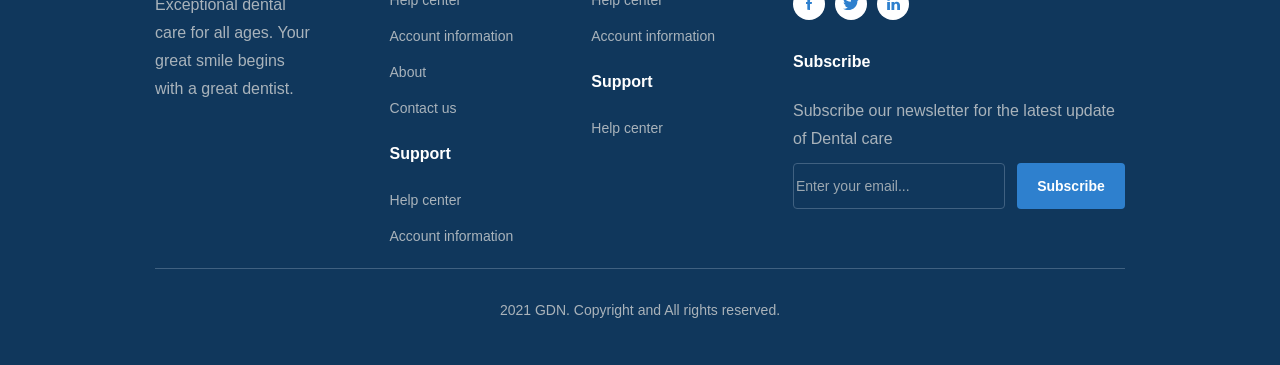
==== commit e696ba89: "feat: done header for tablet" ====
--- a/landing-page-advanced/index.html
+++ b/landing-page-advanced/index.html
@@ -123,6 +123,43 @@
             ></label>
             <!-- OVERLAY -->
             <label for="menu-checkbox" class="menu-overlay"></label>
+            <div class="menu-drawer">
+              <!-- MENU TOP -->
+              <div class="menu-drawer__top">
+                <!-- LOGO MENU -->
+                <a class="logo" href="./">
+                  <img src="./assets/icons/logo.svg" alt="shine smile" />
+                  <img src="./assets/icons/shine smile.svg" alt="shine smile" />
+                </a>
+
+                <!-- CLOSE MENU -->
+                <label for="menu-checkbox"
+                  ><svg
+                    class="close__menu"
+                    xmlns="http://www.w3.org/2000/svg"
+                    viewBox="0 0 640 640"
+                  >
+                    <path
+                      fill="currentColor"
+                      d="M320 112C434.9 112 528 205.1 528 320C528 434.9 434.9 528 320 528C205.1 528 112 434.9 112 320C112 205.1 205.1 112 320 112zM320 576C461.4 576 576 461.4 576 320C576 178.6 461.4 64 320 64C178.6 64 64 178.6 64 320C64 461.4 178.6 576 320 576zM231 231C221.6 240.4 221.6 255.6 231 264.9L286 319.9L231 374.9C221.6 384.3 221.6 399.5 231 408.8C240.4 418.1 255.6 418.2 264.9 408.8L319.9 353.8L374.9 408.8C384.3 418.2 399.5 418.2 408.8 408.8C418.1 399.4 418.2 384.2 408.8 374.9L353.8 319.9L408.8 264.9C418.2 255.5 418.2 240.3 408.8 231C399.4 221.7 384.2 221.6 374.9 231L319.9 286L264.9 231C255.5 221.6 240.3 221.6 231 231z"
+                    /></svg
+                ></label>
+              </div>
+              <!-- NAV MOBILE -->
+              <ul id="navbar__list--mobile"></ul>
+              <script>
+                document.addEventListener("DOMContentLoaded", function () {
+                  const navPC = document.querySelector("#navbar__list--pc");
+                  const navMobile = document.querySelector(
+                    "#navbar__list--mobile",
+                  );
+
+                  if (!navPC || !navMobile) return;
+
+                  navMobile.innerHTML = navPC.innerHTML;
+                });
+              </script>
+            </div>
           </div>
 
           <a class="logo header__logo" href="./">
@@ -131,7 +168,7 @@
           </a>
 
           <nav class="navbar">
-            <ul class="navbar__list">
+            <ul class="navbar__list" id="navbar__list--pc">
               <li class="navbar__item">
                 <a href="#!" class="navbar__link navbar__link--active">Home</a>
               </li>
--- a/landing-page-advanced/assets/css/styles.css
+++ b/landing-page-advanced/assets/css/styles.css
@@ -127,7 +127,6 @@
 .navbar__link:hover,
 .header__action--login:hover {
   color: #fff;
-  font-size: 1.6rem;
   text-shadow: 0.5px 0 0 currentColor;
   line-height: 1.75; /* 175% */
 }
@@ -211,7 +210,6 @@
   width: 330px;
   height: 540px;
   border-radius: 6px;
-  z-index: 1;
   margin-right: -6px;
 }
 
--- a/landing-page-advanced/assets/css/responsive.css
+++ b/landing-page-advanced/assets/css/responsive.css
@@ -9,16 +9,8 @@
 
 /* TABLET & MOBILE */
 @media (width < 992px) {
-  .header-top {
-    position: relative;
-  }
-
   .navbar {
     display: none;
-  }
-
-  .header__logo {
-    margin: 0 auto;
   }
 
   .mobile-header {
@@ -37,10 +29,10 @@
     position: fixed;
     background: rgba(0, 0, 0, 0.3);
     inset: 0;
-    z-index: 2;
+    z-index: 1;
     /* HIỆU ỨNG */
     opacity: 0;
-    /* ẨN HẲN PHẦN TỬ KHỎI GIAO DIỆN */
+    /* ẨN PHẦN TỬ KHỎI GIAO DIỆN */
     visibility: hidden;
     transition: 0.5s;
   }
@@ -51,6 +43,51 @@
     opacity: 1;
     visibility: visible;
   }
+
+  /* MENU DRAWER */
+  .menu-drawer {
+    position: fixed;
+    background-color: #2c3a40;
+    z-index: 2;
+    inset: 0 50% 0 0;
+    transform: translateX(-100%);
+    transition: 0.3s;
+    padding: 60px;
+  }
+
+  /* CHECKED */
+  .menu-checkbox:checked ~ .menu-drawer {
+    transform: translateX(0);
+  }
+
+  .close__menu {
+    width: 24px;
+    color: #fff;
+    cursor: pointer;
+  }
+
+  .close__menu:hover {
+    color: rgb(143, 209, 209);
+  }
+
+  .menu-drawer__top {
+    display: flex;
+    justify-content: space-between;
+    align-items: center;
+  }
+
+  #navbar__list--mobile {
+    margin-top: 25px;
+  }
+
+  .navbar__link {
+    display: block;
+    font-size: 2.2rem;
+  }
+
+  .navbar__link:hover {
+    background-color: rgb(143, 209, 209);
+  }
 }
 
 /* TABLET */
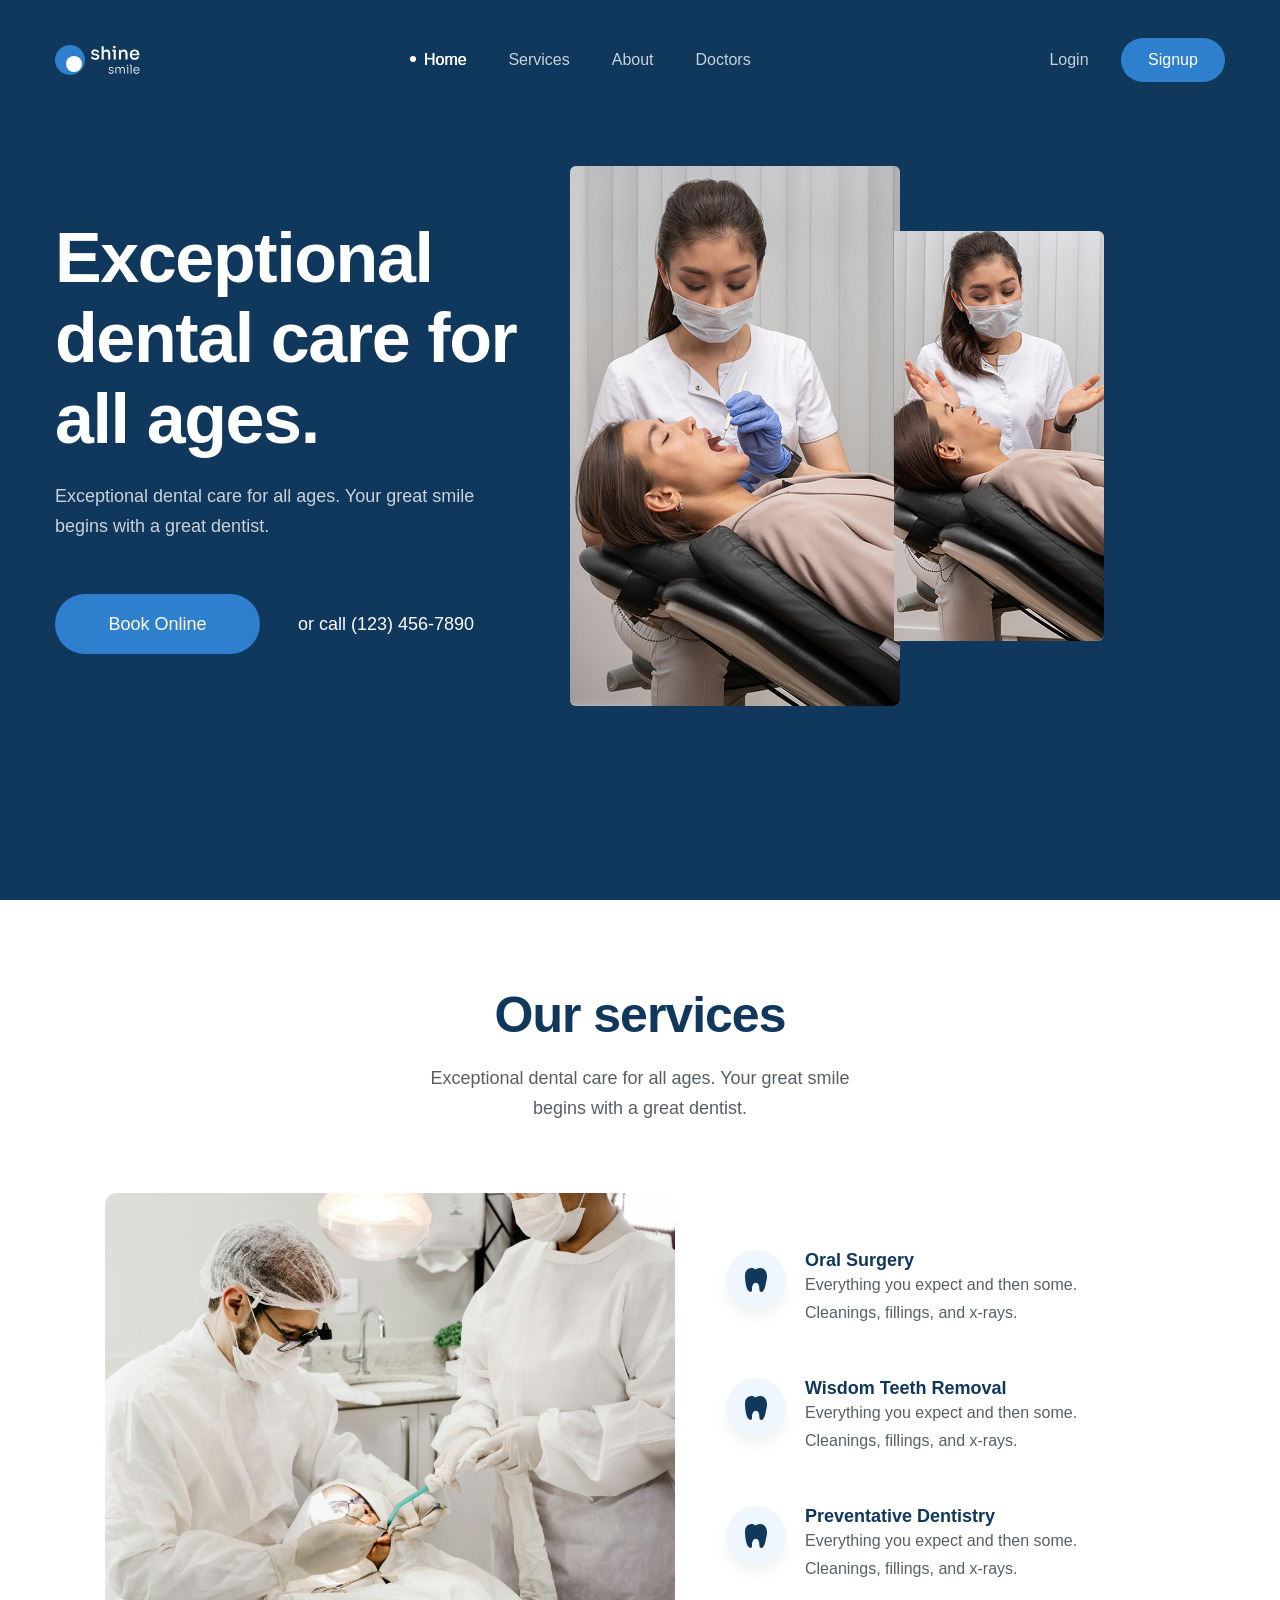
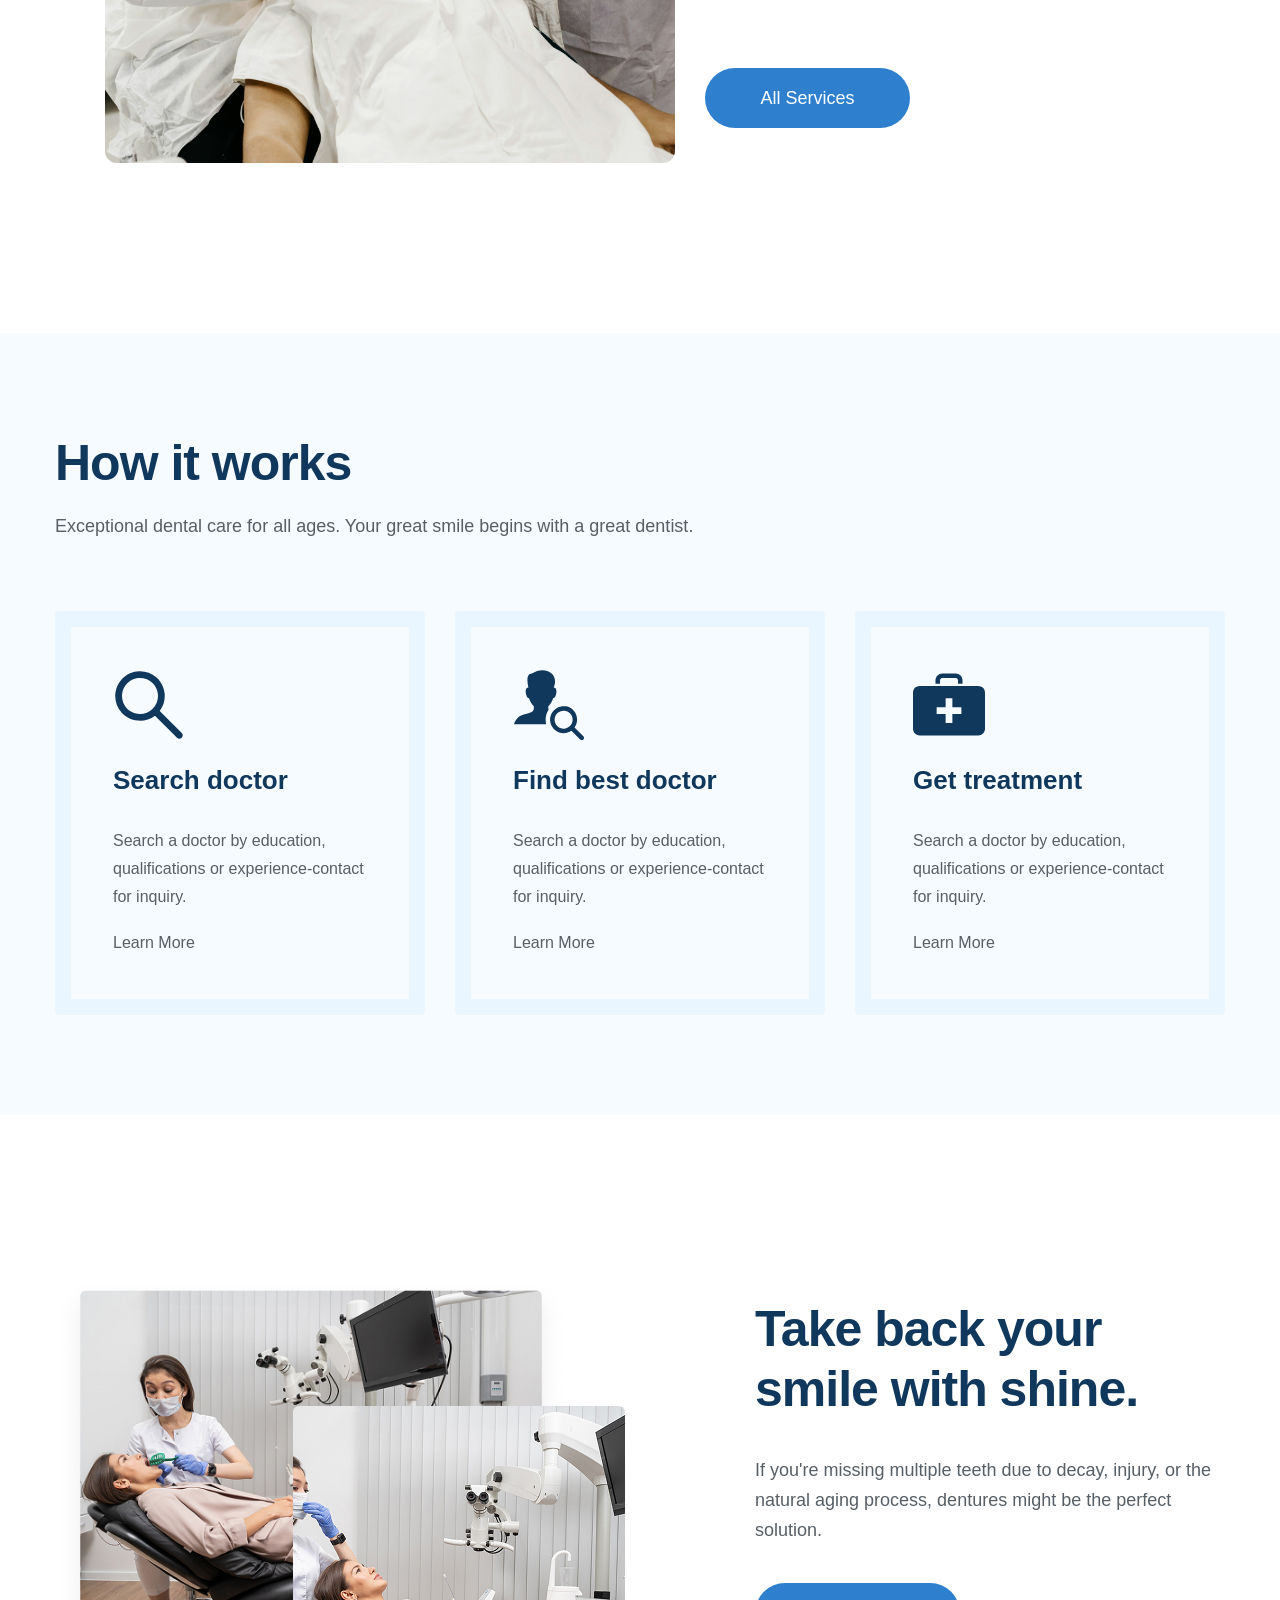
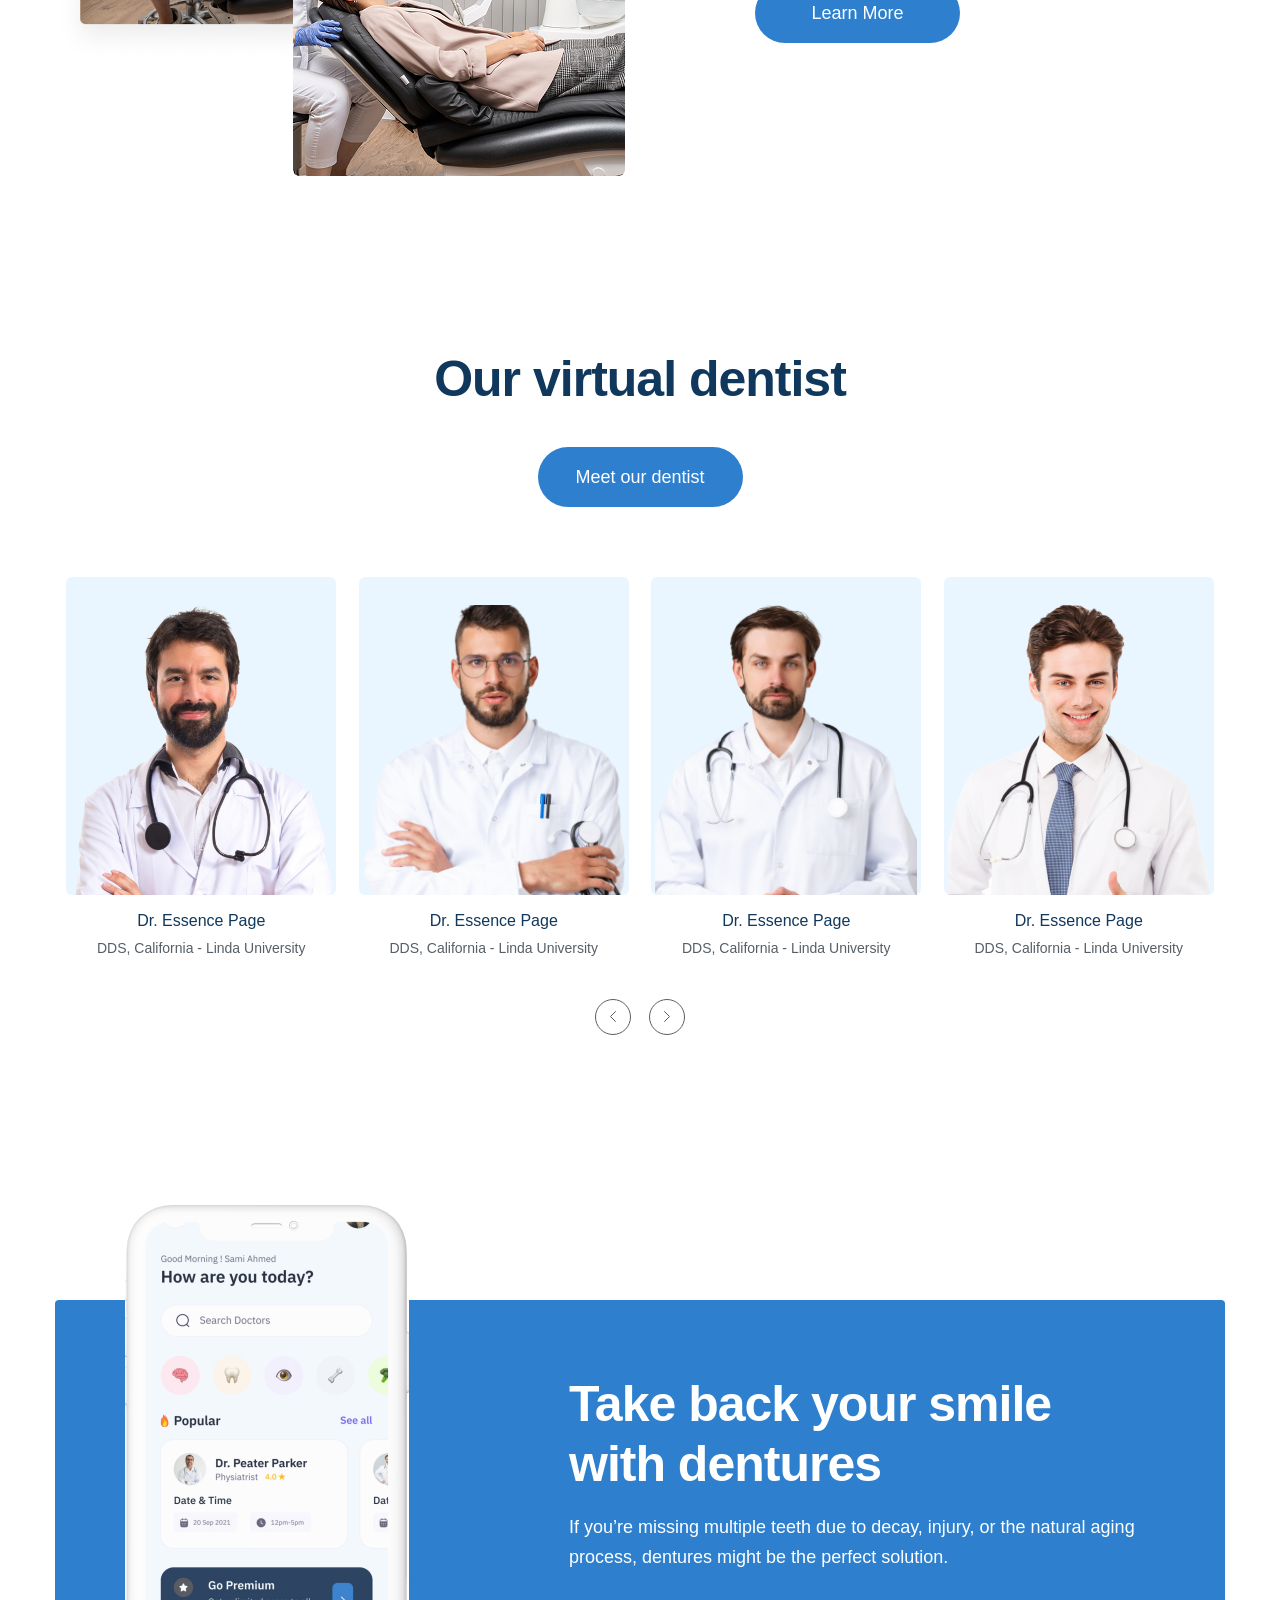
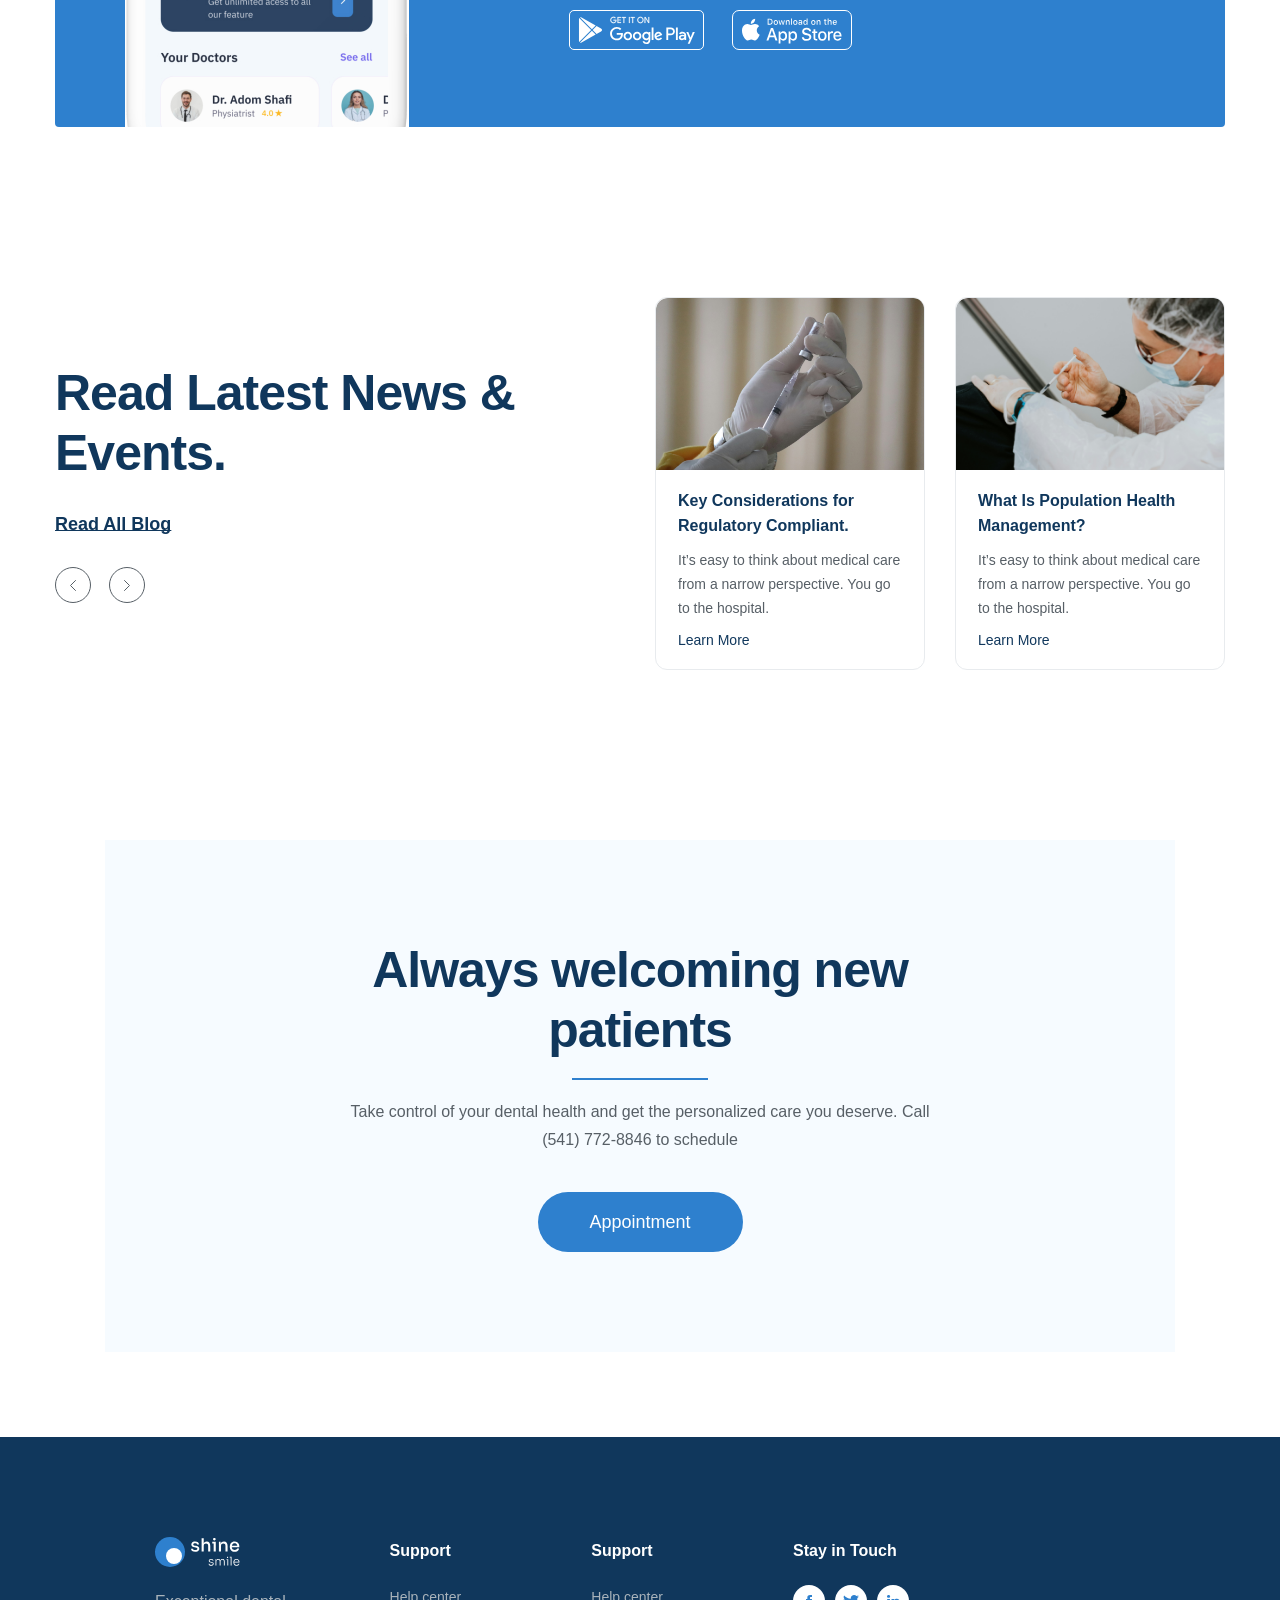
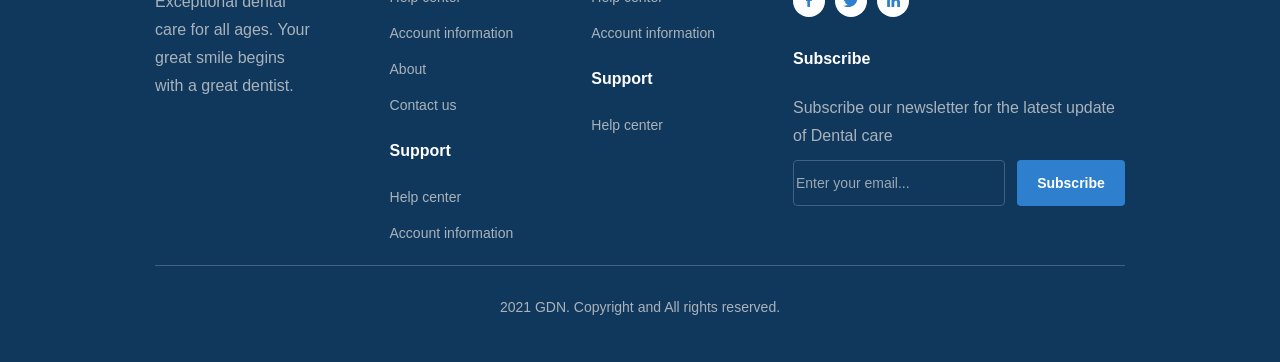
==== commit a76581a9: "feat: add responsive for team-list and about section" ====
--- a/landing-page-advanced/index.html
+++ b/landing-page-advanced/index.html
@@ -234,7 +234,7 @@
           </p>
           <div class="service__row">
             <!-- service left -->
-            <figure>
+            <figure class="service__img">
               <img
                 src="./assets/images/service.jpg"
                 alt="Our services"
--- a/landing-page-advanced/assets/css/styles.css
+++ b/landing-page-advanced/assets/css/styles.css
@@ -94,6 +94,7 @@
   min-height: 100vh;
   background-color: var(--header-bg);
   padding: 38px 0 110px;
+  min-width: 100vw;
 }
 
 .header-top {
@@ -175,7 +176,7 @@
   font-weight: 300;
   line-height: 1.67; /* 166.667% */
   margin-top: 22px;
-  width: 468px;
+  max-width: 468px;
 }
 
 .hero__row {
@@ -329,7 +330,7 @@
 }
 .work-item__desc,
 .work-item__more {
-  width: 254px;
+  max-width: 254px;
   color: #575f66;
   margin-top: 28px;
   font-size: 1.6rem;
--- a/landing-page-advanced/assets/css/responsive.css
+++ b/landing-page-advanced/assets/css/responsive.css
@@ -88,12 +88,103 @@
   .navbar__link:hover {
     background-color: rgb(143, 209, 209);
   }
+
+  .hero {
+    flex-direction: column;
+    row-gap: 30px;
+  }
+
+  .hero__desc {
+    margin: 0 auto;
+  }
+
+  .hero__content {
+    width: 80%;
+    order: 1;
+    text-align: center;
+  }
+
+  .hero__row {
+    justify-content: center;
+  }
+
+  .service__row {
+    flex-direction: column;
+  }
+
+  .service__list {
+    margin-top: 30px;
+    text-align: center;
+  }
+
+  .service-item {
+    text-align: start;
+  }
+
+  .service__img {
+    width: 100%;
+  }
+
+  .work-item__desc,
+  .work-item__more {
+    max-width: 390px;
+    margin: 28px auto 0;
+  }
+
+  .work__list {
+    grid-template-columns: 1fr;
+    text-align: center;
+    grid-template-rows: repeat(4, 1fr);
+  }
+
+  /* ABOUT */
+  .about-row {
+    flex-direction: column;
+  }
+
+  .about__img--small {
+    display: none;
+  }
+
+  .about__img--big {
+    width: 100%;
+  }
+
+  .about-content {
+    text-align: center;
+    width: 90%;
+  }
+
+  .about__desc {
+    width: 100%;
+  }
+
+  .about__heading {
+    width: 100%;
+    margin-top: 28px;
+  }
+
+  .team__list {
+    grid-template-columns: 1fr;
+  }
+
+  .team-item__media {
+    margin-top: 18px;
+  }
 }
 
 /* TABLET */
 @media (768px <= width < 992px) {
+  .team__list {
+    grid-template-columns: 1fr 1fr;
+  }
 }
 
 /* MOBILE */
 @media (width < 768px) {
 }
+
+html,
+body {
+  overflow-x: hidden;
+}
